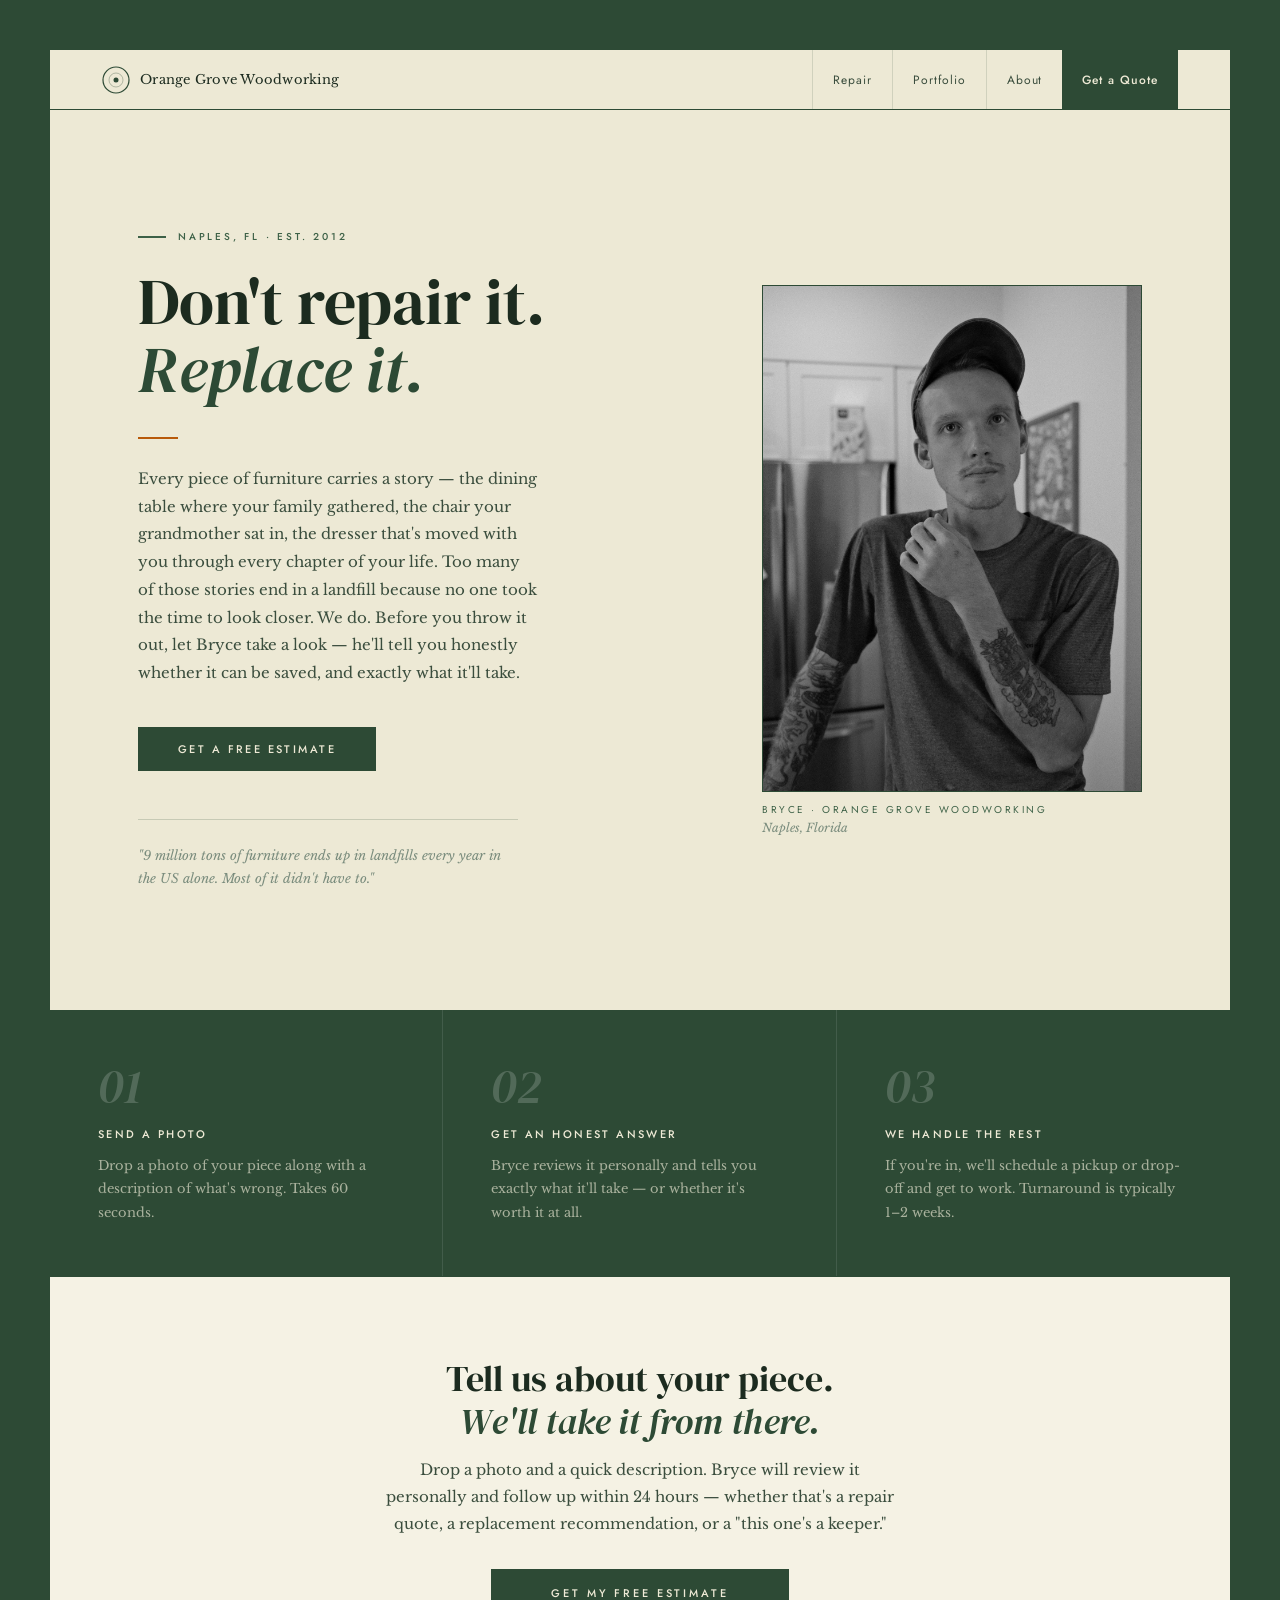
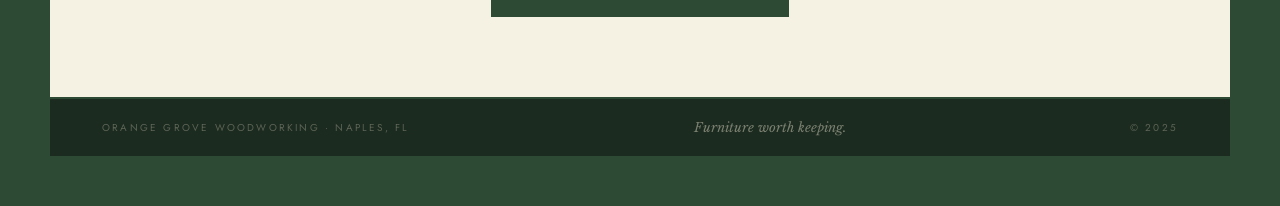
==== index.html @ 680650cb "Implement form reset on modal close Added functionality to reset form fields and photo drop zone aft" ====
<!DOCTYPE html>
<html lang="en">
<head>
<meta charset="UTF-8">
<meta name="viewport" content="width=device-width, initial-scale=1.0">
<title>Orange Grove Woodworking</title>
<link rel="preconnect" href="https://fonts.googleapis.com">
<link href="https://fonts.googleapis.com/css2?family=Libre+Baskerville:ital,wght@0,400;0,700;1,400&family=DM+Serif+Display:ital@0;1&family=Jost:wght@300;400;500&display=swap" rel="stylesheet">
<style>
*, *::before, *::after { box-sizing: border-box; margin: 0; padding: 0; }

:root {
  --cream:      #EDE9D5;
  --cream-dark: #E2DCC4;
  --cream-lt:   #F5F2E4;
  --green:      #2D4A35;
  --green-mid:  #3D6147;
  --green-lt:   #6B8F72;
  --orange:     #B85A0A;
  --orange-lt:  #D4844A;
  --ink:        #1C2B1F;
  --ink-mid:    #3A4D3D;
  --ink-lt:     #7A8C7D;
}

html, body {
  background: var(--green);
  font-family: 'Jost', sans-serif;
  color: var(--ink);
  overflow-x: hidden;
}

#site-frame {
  background: var(--cream);
  border: 50px solid var(--green);
  min-height: 100vh;
  position: relative;
  overflow: hidden;
}



/* ─── NAV ─── */
nav {
  position: sticky; top: 0; left: 0; right: 0; z-index: 50;
  display: flex; align-items: center; justify-content: space-between;
  padding: 0 52px;
  background: var(--cream);
  border-bottom: 1.5px solid var(--green);
  height: 60px;
}

.nav-logo {
  display: flex; align-items: center; gap: 10px;
  text-decoration: none;
}

.logo-mark {
  width: 28px; height: 28px;
}

.logo-name {
  font-family: 'Libre Baskerville', serif;
  font-size: 13px; font-weight: 400;
  color: var(--ink); letter-spacing: 0.02em;
}

.nav-links {
  list-style: none; display: flex; align-items: stretch; height: 100%;
}

.nav-links li { display: flex; align-items: center; }

.nav-links a {
  font-family: 'Jost', sans-serif;
  font-size: 12px; font-weight: 400;
  letter-spacing: 0.08em;
  text-decoration: none; color: var(--ink-mid);
  padding: 0 20px; height: 100%;
  display: flex; align-items: center;
  border-left: 1px solid rgba(45,74,53,0.15);
  transition: background 0.18s, color 0.18s;
}

.nav-links a:hover { background: var(--cream-dark); color: var(--green); }

.nav-links .nav-cta {
  background: var(--green);
  color: var(--cream) !important;
  border-left: none;
  font-weight: 500;
}
.nav-links .nav-cta:hover { background: var(--ink) !important; }

/* ─── HERO ─── */
.hero {
  min-height: 100vh;
  display: flex;
  align-items: center;
  justify-content: center;
  background: var(--cream);
}

.hero-inner {
  display: grid;
  grid-template-columns: 1fr 380px;
  gap: 72px;
  align-items: center;
  max-width: 1100px;
  width: 100%;
  padding: 80px 48px;
}

/* LEFT */
.hero-left {
  display: flex; flex-direction: column; justify-content: center;
  opacity: 0;
  animation: fadeUp 0.8s ease forwards 0.15s;
}

.eyebrow {
  display: flex; align-items: center; gap: 12px;
  font-family: 'Jost', sans-serif;
  font-size: 10px; font-weight: 500;
  letter-spacing: 0.28em; text-transform: uppercase;
  color: var(--green-mid); margin-bottom: 24px;
}
.eyebrow::before {
  content: ''; width: 28px; height: 1.5px;
  background: var(--green-mid); flex-shrink: 0;
}

.hero-h1 {
  font-family: 'DM Serif Display', serif;
  font-weight: 400;
  font-size: clamp(46px, 5vw, 76px);
  line-height: 1.05; color: var(--ink);
  margin-bottom: 8px;
}

.hero-h1 em {
  display: block; font-style: italic; color: var(--green);
}

.hero-rule {
  width: 40px; height: 2px;
  background: var(--orange);
  margin: 26px 0;
}

.hero-body {
  font-family: 'Libre Baskerville', serif;
  font-weight: 400; font-size: 15px; line-height: 1.85;
  color: var(--ink-mid); max-width: 400px;
  margin-bottom: 40px;
}

.hero-cta {
  display: inline-block;
  background: var(--green); color: var(--cream);
  border: none; padding: 14px 40px;
  font-family: 'Jost', sans-serif;
  font-size: 11px; font-weight: 500;
  letter-spacing: 0.22em; text-transform: uppercase;
  cursor: pointer; transition: background 0.22s;
  align-self: flex-start;
}
.hero-cta:hover { background: var(--ink); }

.manifesto {
  margin-top: 48px; padding-top: 24px;
  border-top: 1px solid rgba(45,74,53,0.2);
  font-family: 'Libre Baskerville', serif;
  font-style: italic; font-weight: 400;
  font-size: 13px; line-height: 1.8;
  color: var(--ink-lt);
  max-width: 380px;
}

/* RIGHT — BRYCE PHOTO */
.hero-right {
  display: flex; align-items: center; justify-content: center;
  opacity: 0;
  animation: fadeIn 1s ease forwards 0.3s;
}

.photo-card { width: 100%; position: relative; }

.photo-placeholder {
  width: 100%; aspect-ratio: 3 / 4;
  background: var(--cream-dark);
  border: 1.5px solid var(--green);
  display: flex; flex-direction: column;
  align-items: center; justify-content: center;
  position: relative; overflow: hidden;
}

.photo-upload-zone {
  position: absolute; inset: 0;
  display: flex; flex-direction: column;
  align-items: center; justify-content: center;
  gap: 14px; cursor: pointer;
  border: 2px dashed rgba(45,74,53,0.25);
  transition: border-color 0.2s, background 0.2s;
}

.photo-upload-zone:hover {
  border-color: var(--green);
  background: rgba(45,74,53,0.04);
}

.photo-upload-zone svg {
  width: 34px; height: 34px;
  stroke: var(--green-lt); fill: none;
  stroke-width: 1.3; stroke-linecap: round; stroke-linejoin: round;
}

.photo-upload-zone p {
  font-family: 'Jost', sans-serif;
  font-size: 10px; letter-spacing: 0.3em; text-transform: uppercase;
  color: var(--green-mid); font-weight: 500;
}

.photo-upload-zone span {
  font-family: 'Libre Baskerville', serif;
  font-style: italic; font-size: 12px;
  color: var(--ink-lt);
}

#hero-photo-input { display: none; }

.hero-photo-img {
  position: absolute; inset: 0;
  width: 100%; height: 100%;
  object-fit: cover; display: none;
}

.photo-caption { padding: 10px 0 0; display: none; }

.photo-caption p {
  font-family: 'Jost', sans-serif;
  font-size: 10px; letter-spacing: 0.25em; text-transform: uppercase;
  color: var(--green-mid);
}

.photo-caption span {
  font-family: 'Libre Baskerville', serif;
  font-style: italic; font-size: 12px;
  color: var(--ink-lt); display: block; margin-top: 3px;
}

/* ─── HOW IT WORKS ─── */
.how {
  background: var(--green);
  display: grid; grid-template-columns: repeat(3,1fr);
  opacity: 0;
  animation: fadeUp 0.8s ease forwards 0.4s;
}

.how-step {
  padding: 52px 48px;
  border-right: 1px solid rgba(255,255,255,0.1);
}
.how-step:last-child { border-right: none; }

.step-num {
  font-family: 'DM Serif Display', serif;
  font-size: 48px; font-style: italic;
  color: rgba(255,255,255,0.18);
  line-height: 1; margin-bottom: 16px;
}

.step-title {
  font-family: 'Jost', sans-serif;
  font-size: 11px; font-weight: 500;
  letter-spacing: 0.22em; text-transform: uppercase;
  color: var(--cream); margin-bottom: 12px;
}

.step-body {
  font-family: 'Libre Baskerville', serif;
  font-size: 13px; line-height: 1.8;
  color: rgba(237,233,213,0.65);
}

/* ─── CTA BAND ─── */
.cta-band {
  background: var(--cream-lt);
  border-top: 1.5px solid var(--green);
  border-bottom: 1.5px solid var(--green);
  padding: 80px 60px;
  display: flex; flex-direction: column;
  align-items: center; text-align: center; gap: 32px;
  opacity: 0;
  animation: fadeUp 0.8s ease forwards 0.5s;
}

.cta-band-text h2 {
  font-family: 'DM Serif Display', serif;
  font-weight: 400; font-size: 36px; line-height: 1.2;
  color: var(--ink);
}

.cta-band-text h2 em { font-style: italic; color: var(--green); }

.cta-band-text p {
  font-family: 'Libre Baskerville', serif;
  font-size: 15px; line-height: 1.8;
  color: var(--ink-mid); max-width: 520px;
  margin: 12px auto 0;
}

.btn-get-estimate {
  background: var(--green); color: var(--cream); border: none;
  padding: 16px 60px;
  font-family: 'Jost', sans-serif;
  font-size: 11px; font-weight: 500;
  letter-spacing: 0.26em; text-transform: uppercase;
  cursor: pointer; transition: background 0.22s;
}
.btn-get-estimate:hover { background: var(--ink); }

/* ─── FOOTER ─── */
footer {
  background: var(--ink);
  padding: 20px 52px;
  display: flex; justify-content: space-between; align-items: center;
  border-top: 1.5px solid var(--green);
}

footer p {
  font-family: 'Jost', sans-serif;
  font-size: 10px; font-weight: 400;
  letter-spacing: 0.22em; text-transform: uppercase;
  color: rgba(237,233,213,0.3);
}

footer .ft {
  font-family: 'Libre Baskerville', serif;
  font-style: italic; font-size: 13px; font-weight: 400;
  letter-spacing: 0; text-transform: none;
  color: rgba(237,233,213,0.45);
}

/* ─── MODAL ─── */
.overlay {
  display: none; position: fixed; inset: 0; z-index: 200;
  background: rgba(28,43,31,0.6);
  align-items: center; justify-content: center;
  backdrop-filter: blur(4px);
}
.overlay.open { display: flex; }

.modal {
  background: var(--cream-lt);
  width: 90%; max-width: 520px;
  padding: 52px 48px;
  position: relative;
  border: 1.5px solid var(--green);
  animation: popIn 0.3s ease;
}

.modal-close {
  position: absolute; top: 18px; right: 22px;
  background: none; border: none; cursor: pointer;
  font-family: 'Jost', sans-serif;
  font-size: 10px; letter-spacing: 0.25em; text-transform: uppercase;
  color: var(--ink-lt); transition: color 0.2s;
}
.modal-close:hover { color: var(--green); }

.modal-eyebrow {
  font-family: 'Jost', sans-serif;
  font-size: 9px; font-weight: 500;
  letter-spacing: 0.4em; text-transform: uppercase;
  color: var(--green-mid); margin-bottom: 10px;
}

.modal-title {
  font-family: 'DM Serif Display', serif;
  font-size: 30px; font-weight: 400; color: var(--ink);
  margin-bottom: 4px;
}

.modal-sub {
  font-family: 'Libre Baskerville', serif;
  font-style: italic; font-size: 14px;
  color: var(--ink-mid); margin-bottom: 24px;
}

/* DROP ZONE */
.drop-zone {
  border: 1.5px dashed rgba(45,74,53,0.35);
  background: var(--cream-dark);
  padding: 40px 20px;
  text-align: center; cursor: pointer;
  transition: all 0.2s; position: relative; overflow: hidden;
  margin-bottom: 16px;
}

.drop-zone:hover, .drop-zone.drag {
  border-color: var(--green); background: var(--cream);
}

.drop-zone.filled { padding: 0; border-style: solid; border-color: var(--green); }

.dz-icon svg {
  width: 36px; height: 36px; stroke: var(--green-lt); fill: none;
  stroke-width: 1.3; stroke-linecap: round; stroke-linejoin: round;
  margin-bottom: 12px;
}

.dz-main {
  font-family: 'DM Serif Display', serif;
  font-size: 17px; color: var(--ink); margin-bottom: 5px;
}

.dz-hint {
  font-family: 'Jost', sans-serif;
  font-size: 9px; letter-spacing: 0.24em; text-transform: uppercase;
  color: var(--ink-lt);
}

#modal-file-input { display: none; }

.dz-preview {
  width: 100%; display: block;
  max-height: 220px; object-fit: cover;
}

.dz-swap {
  display: none; position: absolute; bottom: 0; left: 0; right: 0;
  background: rgba(45,74,53,0.88); color: var(--cream);
  padding: 10px; font-family: 'Jost', sans-serif;
  font-size: 9px; letter-spacing: 0.3em;
  text-transform: uppercase; cursor: pointer; text-align: center;
}
.drop-zone.filled:hover .dz-swap { display: block; }

.desc-wrap { margin-bottom: 14px; }
.desc-wrap label, .field label {
  display: block;
  font-family: 'Jost', sans-serif;
  font-size: 9px; font-weight: 500;
  letter-spacing: 0.32em; text-transform: uppercase;
  color: var(--green-mid); margin-bottom: 6px;
}

.desc-wrap textarea {
  width: 100%; height: 80px;
  background: var(--cream-dark);
  border: 1px solid rgba(45,74,53,0.2);
  border-bottom-color: var(--green-mid);
  padding: 10px 12px; resize: none; outline: none;
  font-family: 'Libre Baskerville', serif;
  font-size: 13px; color: var(--ink); line-height: 1.65;
  transition: border-color 0.2s;
}
.desc-wrap textarea:focus { border-color: var(--green); background: var(--cream-lt); }
.desc-wrap textarea::placeholder { color: var(--ink-lt); opacity: 0.55; }

.contact-row {
  display: grid; grid-template-columns: 1fr 1fr; gap: 12px;
  margin-bottom: 20px;
}

.field input {
  width: 100%;
  background: var(--cream-dark);
  border: 1px solid rgba(45,74,53,0.2);
  border-bottom-color: var(--green-mid);
  padding: 10px 12px; outline: none;
  font-family: 'Libre Baskerville', serif;
  font-size: 13px; color: var(--ink);
  transition: border-color 0.2s;
}
.field input:focus { border-color: var(--green); background: var(--cream-lt); }
.field input::placeholder { color: var(--ink-lt); opacity: 0.55; }

.modal-submit-row { display: flex; align-items: center; gap: 16px; }

.btn-modal-submit {
  flex: 1; background: var(--green); color: var(--cream); border: none;
  padding: 14px;
  font-family: 'Jost', sans-serif;
  font-size: 11px; font-weight: 500;
  letter-spacing: 0.26em; text-transform: uppercase;
  cursor: pointer; transition: background 0.2s;
}
.btn-modal-submit:hover { background: var(--ink); }

.modal-reassure {
  font-family: 'Libre Baskerville', serif;
  font-style: italic; font-size: 12px;
  color: var(--ink-lt); max-width: 100px; line-height: 1.5;
}

/* SUCCESS */
.modal-success {
  display: none; text-align: center; padding: 16px 0 8px;
}

.success-ring { width: 52px; height: 52px; margin: 0 auto 22px; }

.modal-success h3 {
  font-family: 'DM Serif Display', serif;
  font-size: 26px; color: var(--ink); margin-bottom: 10px;
}
.modal-success h3 em { font-style: italic; color: var(--green); }

.modal-success p {
  font-family: 'Libre Baskerville', serif;
  font-size: 14px; line-height: 1.75;
  color: var(--ink-mid); margin-bottom: 28px;
}

.btn-done {
  background: none;
  border: 1.5px solid rgba(45,74,53,0.3);
  padding: 11px 32px;
  font-family: 'Jost', sans-serif;
  font-size: 10px; font-weight: 500;
  letter-spacing: 0.25em; text-transform: uppercase;
  color: var(--ink-mid); cursor: pointer;
  transition: border-color 0.2s, color 0.2s;
}
.btn-done:hover { border-color: var(--green); color: var(--green); }

/* ─── ANIMATIONS ─── */
@keyframes fadeUp {
  from { opacity: 0; transform: translateY(18px); }
  to   { opacity: 1; transform: translateY(0); }
}
@keyframes fadeIn {
  from { opacity: 0; } to { opacity: 1; }
}
@keyframes popIn {
  from { opacity: 0; transform: scale(0.96) translateY(10px); }
  to   { opacity: 1; transform: scale(1) translateY(0); }
}
</style>
</head>
<body>
<div id="site-frame">

<!-- NAV -->
<nav>
  <a class="nav-logo" href="#">
    <svg class="logo-mark" viewBox="0 0 28 28" fill="none">
      <circle cx="14" cy="14" r="13" stroke="#2D4A35" stroke-width="1.2"/>
      <circle cx="14" cy="14" r="7" stroke="#2D4A35" stroke-width="0.8" opacity="0.4"/>
      <circle cx="14" cy="14" r="2.5" fill="#2D4A35"/>
    </svg>
    <span class="logo-name">Orange Grove Woodworking</span>
  </a>
  <ul class="nav-links">
    <li><a href="#">Repair</a></li>
    <li><a href="#">Portfolio</a></li>
    <li><a href="#">About</a></li>
    <li><a href="#" class="nav-cta">Get a Quote</a></li>
  </ul>
</nav>

<!-- HERO -->
<section class="hero">
<div class="hero-inner">

  <!-- LEFT: COPY -->
  <div class="hero-left">
    <p class="eyebrow">Naples, FL · Est. 2012</p>

    <h1 class="hero-h1">
      Don't repair it.<br>
      <em>Replace it.</em>
    </h1>

    <div class="hero-rule"></div>

    <p class="hero-body">
      Every piece of furniture carries a story — the dining table where your family gathered, the chair your grandmother sat in, the dresser that's moved with you through every chapter of your life. Too many of those stories end in a landfill because no one took the time to look closer. We do. Before you throw it out, let Bryce take a look — he'll tell you honestly whether it can be saved, and exactly what it'll take.
    </p>

    <button class="hero-cta" id="heroCtaBtn">Get a Free Estimate</button>

    <p class="manifesto">
      "9 million tons of furniture ends up in landfills every year in the US alone. Most of it didn't have to."
    </p>
  </div>

  <!-- RIGHT: BRYCE PHOTO -->
  <div class="hero-right">
    <div class="photo-card">
      <div class="photo-placeholder">
        <div class="photo-upload-zone" id="heroPhotoZone" style="display:none;">
          <input type="file" id="hero-photo-input" accept="image/*">
        </div>
        <img id="heroPhotoImg" class="hero-photo-img" style="display:block;" src="[data-uri]" alt="Bryce working">
      </div>
      <div class="photo-caption" id="photoCaption" style="display:block;">
        <p>Bryce · Orange Grove Woodworking</p>
        <span>Naples, Florida</span>
      </div>
    </div>
  </div>

</div>
</section>

<!-- HOW IT WORKS -->
<section class="how">
  <div class="how-step">
    <div class="step-num">01</div>
    <div class="step-title">Send a photo</div>
    <p class="step-body">Drop a photo of your piece along with a description of what's wrong. Takes 60 seconds.</p>
  </div>
  <div class="how-step">
    <div class="step-num">02</div>
    <div class="step-title">Get an honest answer</div>
    <p class="step-body">Bryce reviews it personally and tells you exactly what it'll take — or whether it's worth it at all.</p>
  </div>
  <div class="how-step">
    <div class="step-num">03</div>
    <div class="step-title">We handle the rest</div>
    <p class="step-body">If you're in, we'll schedule a pickup or drop-off and get to work. Turnaround is typically 1–2 weeks.</p>
  </div>
</section>

<!-- CTA BAND -->
<section class="cta-band">
  <div class="cta-band-text">
    <h2>Tell us about your piece.<br><em>We'll take it from there.</em></h2>
    <p>Drop a photo and a quick description. Bryce will review it personally and follow up within 24 hours — whether that's a repair quote, a replacement recommendation, or a "this one's a keeper."</p>
  </div>
  <button class="btn-get-estimate" id="openModalBtn">Get My Free Estimate</button>
</section>

<!-- FOOTER -->
<footer>
  <p>Orange Grove Woodworking · Naples, FL</p>
  <p class="ft">Furniture worth keeping.</p>
  <p>© 2025</p>
</footer>

<!-- POPUP -->
<div class="overlay" id="overlay">
  <div class="modal">
    <button class="modal-close" id="modalClose">Close ✕</button>

    <div id="modalForm">
      <p class="modal-eyebrow">Free Estimate</p>
      <h2 class="modal-title">Show us the damage.</h2>
      <p class="modal-sub">Drop a photo and describe what's going on.</p>

      <div class="drop-zone" id="dropZone">
        <input type="file" id="modal-file-input" accept="image/*">
        <div id="dzInner">
          <div class="dz-icon">
            <svg viewBox="0 0 38 38">
              <rect x="2" y="8" width="34" height="24" rx="2"/>
              <circle cx="13" cy="17" r="3.5"/>
              <polyline points="2,27 12,18 19,25 27,18 36,28"/>
              <line x1="28" y1="2" x2="28" y2="12"/>
              <line x1="23" y1="7" x2="33" y2="7"/>
            </svg>
          </div>
          <p class="dz-main">Drop your photo here</p>
          <p class="dz-hint">JPG · PNG · HEIC — or click to browse</p>
        </div>
        <img id="dzPreview" class="dz-preview" style="display:none;" alt="Preview">
        <div class="dz-swap" id="dzSwap">Change photo</div>
      </div>

      <div class="desc-wrap">
        <label>Describe the problem</label>
        <textarea placeholder="e.g. Deep scratches on dining table top, wobbly chair leg, water stain on dresser surface..."></textarea>
      </div>

      <div class="contact-row">
        <div class="field">
          <label>Your Name</label>
          <input type="text" placeholder="First & last">
        </div>
        <div class="field">
          <label>Phone or Email</label>
          <input type="text" placeholder="Best way to reach you">
        </div>
      </div>

      <div class="modal-submit-row">
        <button class="btn-modal-submit" id="submitBtn">Send for Review</button>
        <p class="modal-reassure">No commitment. Just answers.</p>
      </div>
    </div>

    <div class="modal-success" id="modalSuccess">
      <svg class="success-ring" viewBox="0 0 52 52" fill="none">
        <circle cx="26" cy="26" r="25" stroke="#2D4A35" stroke-width="1.2"/>
        <circle cx="26" cy="26" r="14" stroke="#2D4A35" stroke-width="0.8" opacity="0.35"/>
        <polyline points="16,26 23,33 36,19" stroke="#2D4A35" stroke-width="2" stroke-linecap="round" stroke-linejoin="round"/>
      </svg>
      <h3>Got it. <em>We'll be in touch.</em></h3>
      <p>Bryce will review your piece and follow up within 24 hours — with an honest answer on what it'll take.</p>
      <button class="btn-done" id="doneBtn">Done</button>
    </div>

  </div>
</div>

</div><!-- /site-frame -->
<script>
  const heroPhotoZone = document.getElementById('heroPhotoZone');
  const heroPhotoInput = document.getElementById('hero-photo-input');
  const heroPhotoImg = document.getElementById('heroPhotoImg');
  const photoCaption = document.getElementById('photoCaption');

  heroPhotoZone.addEventListener('click', () => heroPhotoInput.click());
  heroPhotoInput.addEventListener('change', e => {
    const file = e.target.files[0];
    if (!file) return;
    const reader = new FileReader();
    reader.onload = ev => {
      heroPhotoImg.src = ev.target.result;
      heroPhotoImg.style.display = 'block';
      photoCaption.style.display = 'block';
      heroPhotoZone.style.display = 'none';
    };
    reader.readAsDataURL(file);
  });

  const overlay = document.getElementById('overlay');
  document.getElementById('openModalBtn').addEventListener('click', () => overlay.classList.add('open'));
  document.getElementById('heroCtaBtn').addEventListener('click', () => overlay.classList.add('open'));
  document.getElementById('modalClose').addEventListener('click', closeModal);
  overlay.addEventListener('click', e => { if (e.target === overlay) closeModal(); });

  function closeModal() { overlay.classList.remove('open'); }

  const dropZone = document.getElementById('dropZone');
  const modalFileInput = document.getElementById('modal-file-input');
  const dzPreview = document.getElementById('dzPreview');
  const dzSwap = document.getElementById('dzSwap');
  const dzInner = document.getElementById('dzInner');

  function loadImage(file) {
    if (!file || !file.type.startsWith('image/')) return;
    const reader = new FileReader();
    reader.onload = e => {
      dzPreview.src = e.target.result;
      dzPreview.style.display = 'block';
      dzInner.style.display = 'none';
      dropZone.classList.add('filled');
    };
    reader.readAsDataURL(file);
  }

  dropZone.addEventListener('click', () => modalFileInput.click());
  modalFileInput.addEventListener('change', e => loadImage(e.target.files[0]));
  dzSwap.addEventListener('click', e => { e.stopPropagation(); modalFileInput.click(); });
  dropZone.addEventListener('dragover', e => { e.preventDefault(); dropZone.classList.add('drag'); });
  dropZone.addEventListener('dragleave', () => dropZone.classList.remove('drag'));
  dropZone.addEventListener('drop', e => {
    e.preventDefault(); dropZone.classList.remove('drag');
    loadImage(e.dataTransfer.files[0]);
  });

  document.getElementById('submitBtn').addEventListener('click', async () => {
    const name = document.querySelector('input[placeholder="First & last"]').value;
    const contact = document.querySelector('input[placeholder="Best way to reach you"]').value;
    const description = document.querySelector('textarea').value;
    const photo = document.getElementById('dzPreview').src;

    if (!name || !contact) {
      alert('Please fill in your name and contact info.');
      return;
    }

    const submitBtn = document.getElementById('submitBtn');
    submitBtn.textContent = 'Sending...';
    submitBtn.disabled = true;

    try {
      const response = await fetch('https://formspree.io/f/mzdypodv', {
        method: 'POST',
        headers: { 'Content-Type': 'application/json' },
        body: JSON.stringify({
          name: name,
          contact: contact,
          description: description,
          photo: photo.startsWith('data:') ? 'Photo attached (base64)' : 'No photo uploaded'
        })
      });

      if (response.ok) {
        document.getElementById('modalForm').style.display = 'none';
        document.getElementById('modalSuccess').style.display = 'block';
      } else {
        alert('Something went wrong. Please try again.');
        submitBtn.textContent = 'Send for Review';
        submitBtn.disabled = false;
      }
    } catch (err) {
      alert('Something went wrong. Please try again.');
      submitBtn.textContent = 'Send for Review';
      submitBtn.disabled = false;
    }
  });

  document.getElementById('doneBtn').addEventListener('click', () => {
    closeModal();
    setTimeout(() => {
      // Reset form
      document.getElementById('modalForm').style.display = 'block';
      document.getElementById('modalSuccess').style.display = 'none';
      document.querySelector('input[placeholder="First & last"]').value = '';
      document.querySelector('input[placeholder="Best way to reach you"]').value = '';
      document.querySelector('textarea').value = '';
      // Reset photo drop zone
      document.getElementById('dzPreview').src = '';
      document.getElementById('dzPreview').style.display = 'none';
      document.getElementById('dzInner').style.display = 'block';
      document.getElementById('dropZone').classList.remove('filled');
      // Reset submit button
      const submitBtn = document.getElementById('submitBtn');
      submitBtn.textContent = 'Send for Review';
      submitBtn.disabled = false;
    }, 400);
  });
</script>
</body>
</html>
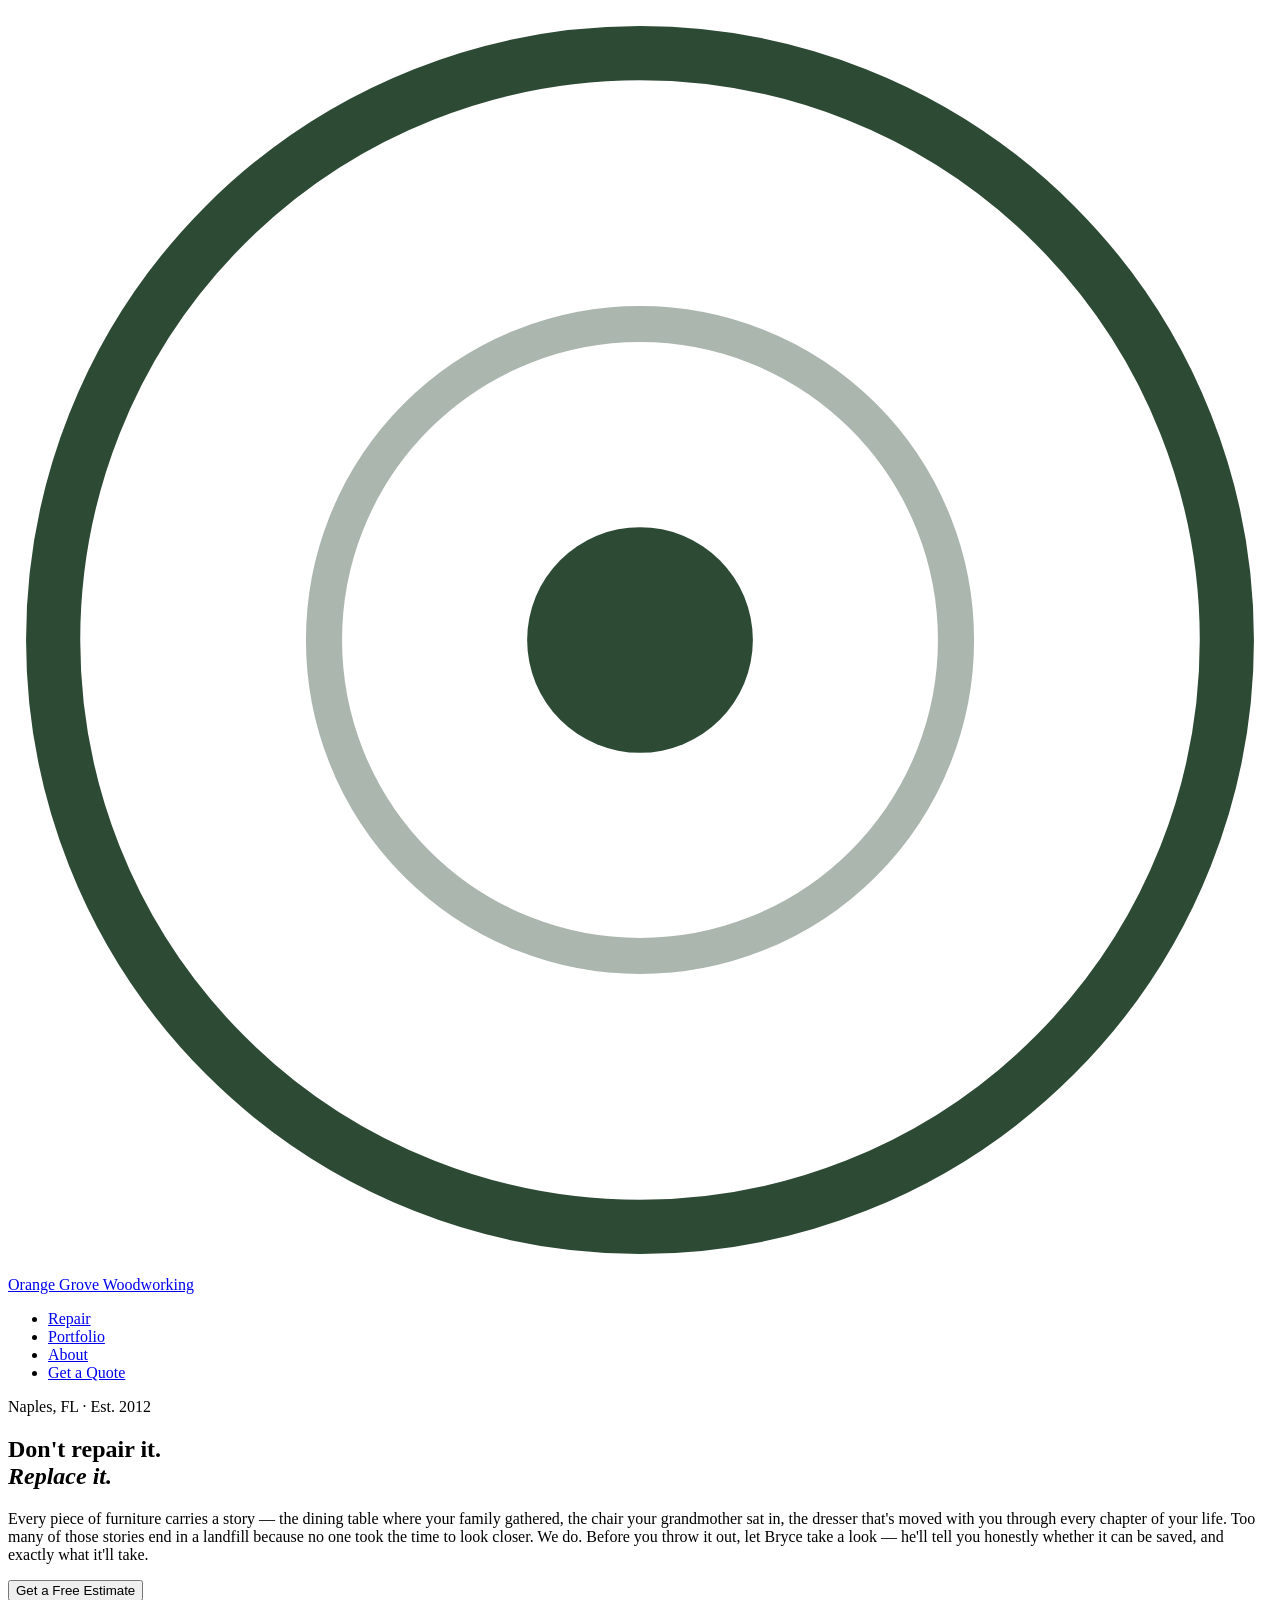
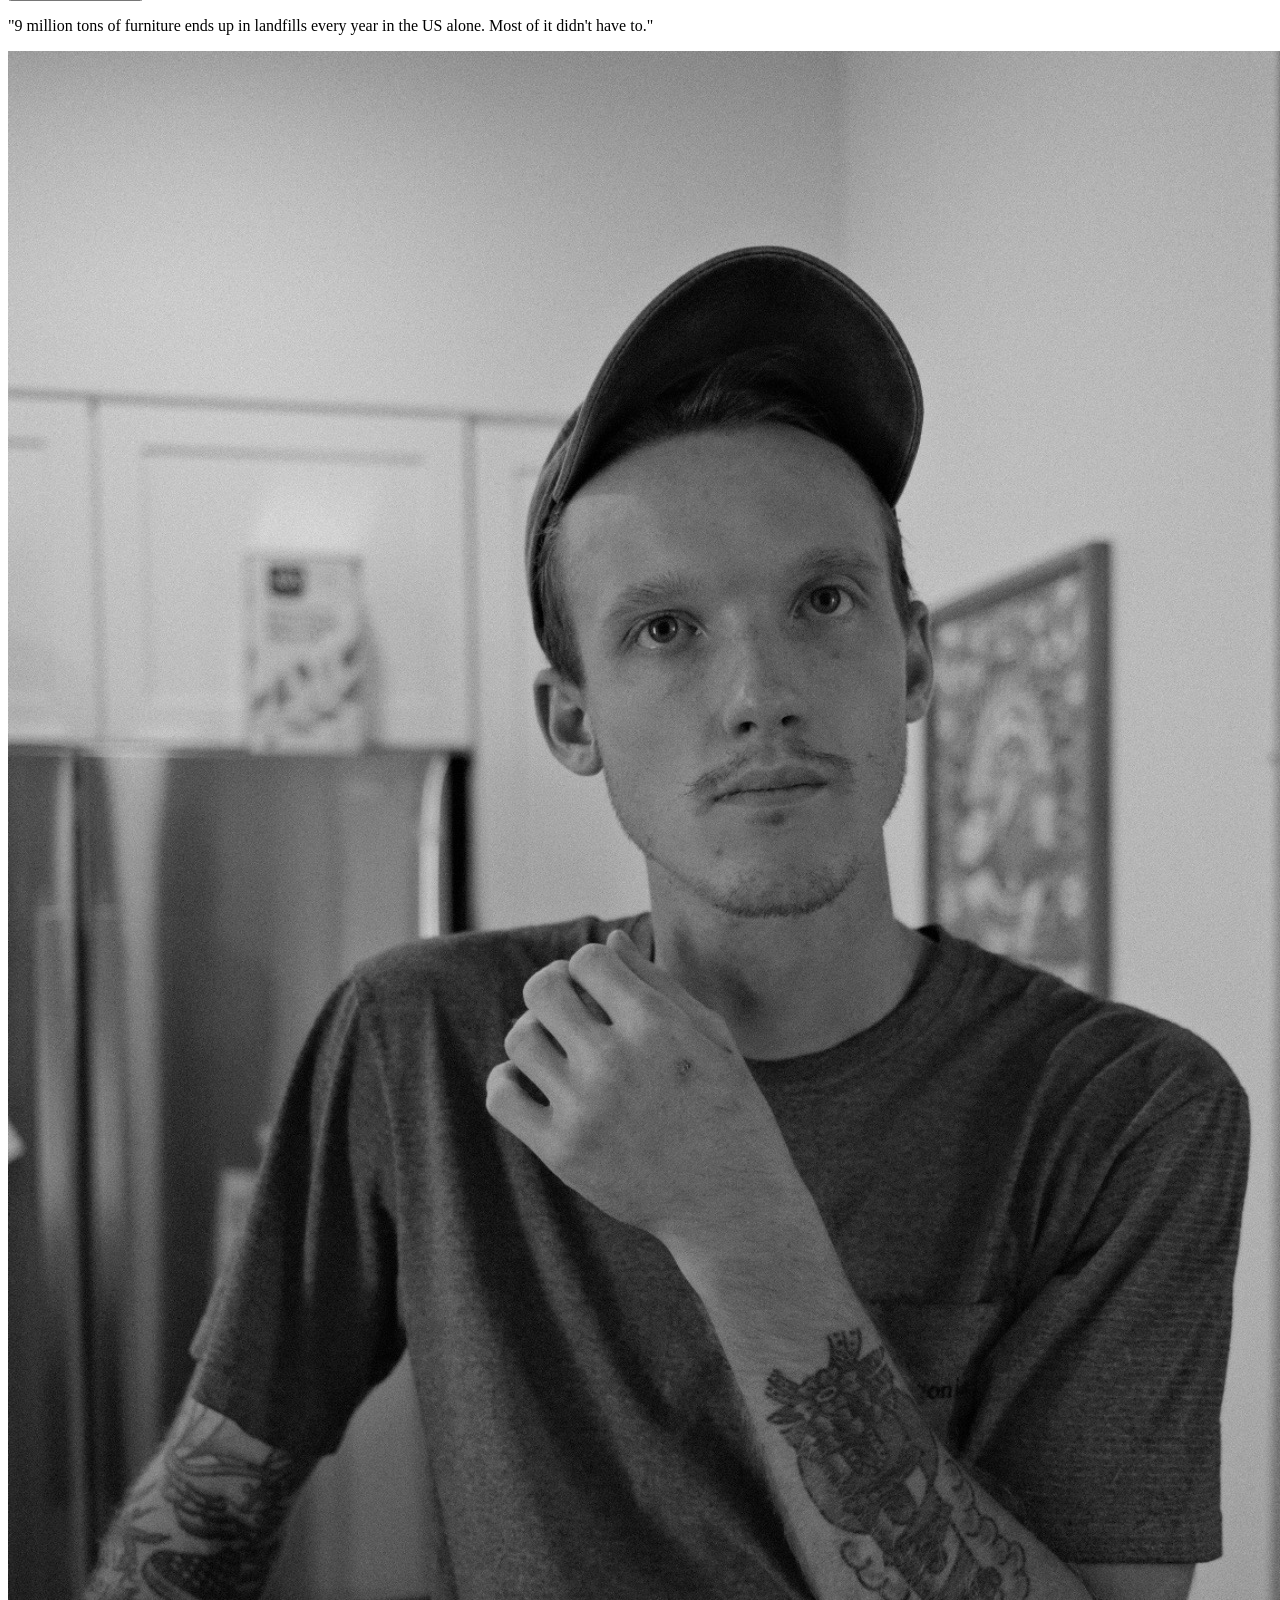
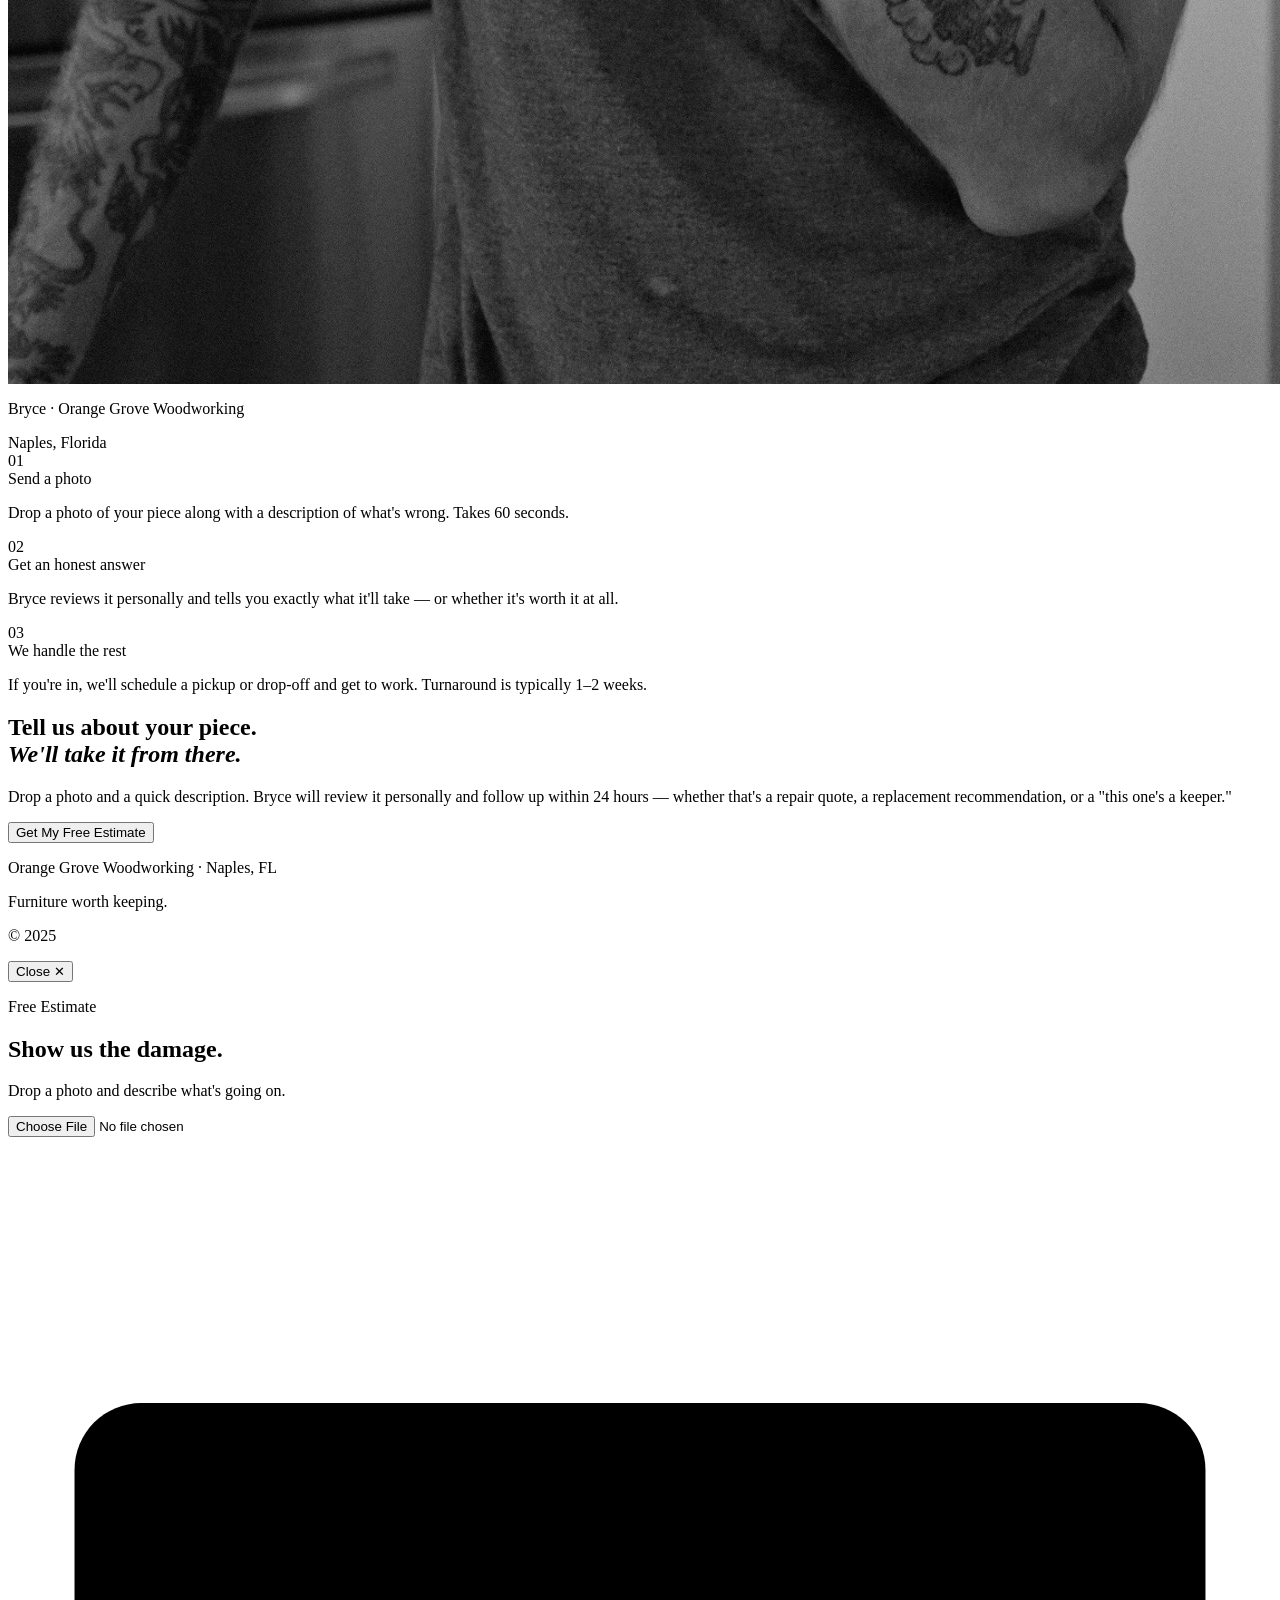
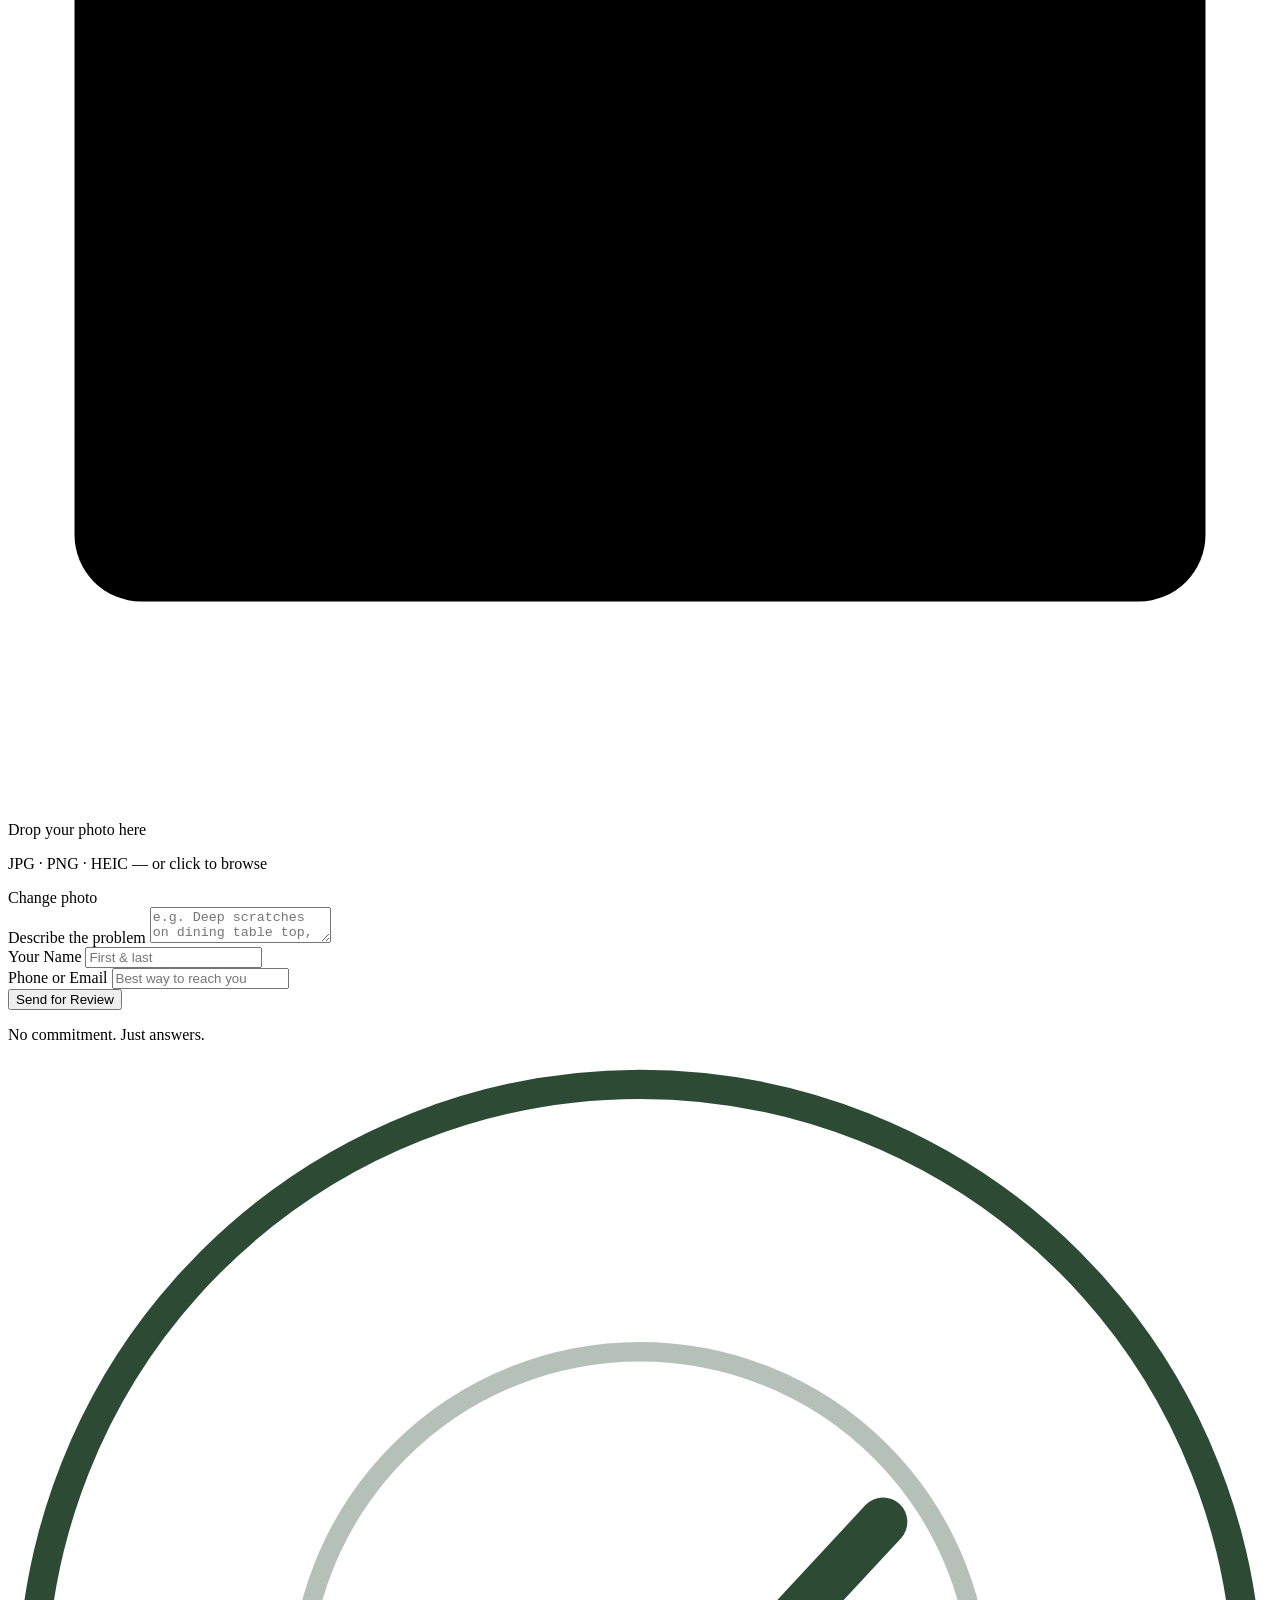
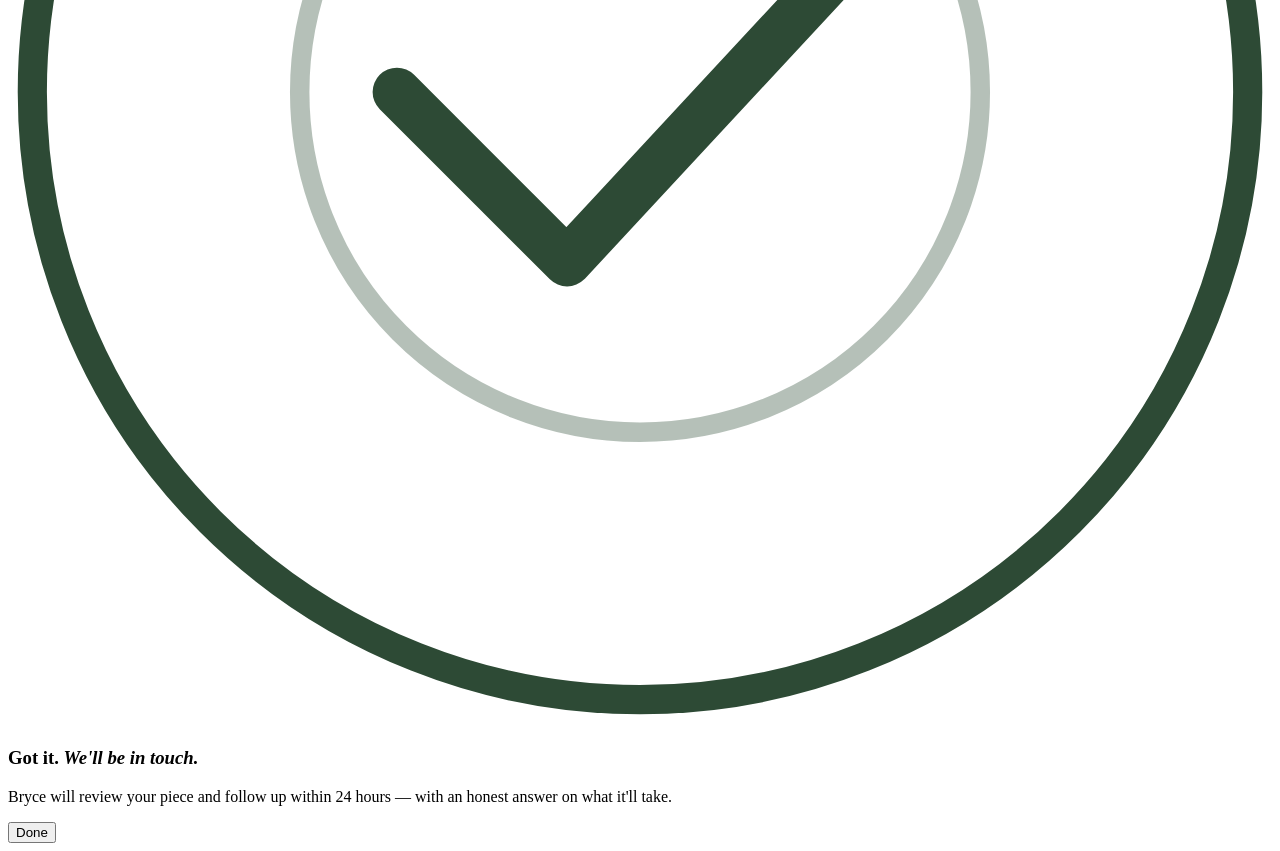
==== commit 7f735863: "Refactor index.html by removing inline styles and scripts Removed embedded CSS styles and JavaScript" ====
--- a/index.html
+++ b/index.html
@@ -6,539 +6,7 @@
 <title>Orange Grove Woodworking</title>
 <link rel="preconnect" href="https://fonts.googleapis.com">
 <link href="https://fonts.googleapis.com/css2?family=Libre+Baskerville:ital,wght@0,400;0,700;1,400&family=DM+Serif+Display:ital@0;1&family=Jost:wght@300;400;500&display=swap" rel="stylesheet">
-<style>
-*, *::before, *::after { box-sizing: border-box; margin: 0; padding: 0; }
-
-:root {
-  --cream:      #EDE9D5;
-  --cream-dark: #E2DCC4;
-  --cream-lt:   #F5F2E4;
-  --green:      #2D4A35;
-  --green-mid:  #3D6147;
-  --green-lt:   #6B8F72;
-  --orange:     #B85A0A;
-  --orange-lt:  #D4844A;
-  --ink:        #1C2B1F;
-  --ink-mid:    #3A4D3D;
-  --ink-lt:     #7A8C7D;
-}
-
-html, body {
-  background: var(--green);
-  font-family: 'Jost', sans-serif;
-  color: var(--ink);
-  overflow-x: hidden;
-}
-
-#site-frame {
-  background: var(--cream);
-  border: 50px solid var(--green);
-  min-height: 100vh;
-  position: relative;
-  overflow: hidden;
-}
-
-
-
-/* ─── NAV ─── */
-nav {
-  position: sticky; top: 0; left: 0; right: 0; z-index: 50;
-  display: flex; align-items: center; justify-content: space-between;
-  padding: 0 52px;
-  background: var(--cream);
-  border-bottom: 1.5px solid var(--green);
-  height: 60px;
-}
-
-.nav-logo {
-  display: flex; align-items: center; gap: 10px;
-  text-decoration: none;
-}
-
-.logo-mark {
-  width: 28px; height: 28px;
-}
-
-.logo-name {
-  font-family: 'Libre Baskerville', serif;
-  font-size: 13px; font-weight: 400;
-  color: var(--ink); letter-spacing: 0.02em;
-}
-
-.nav-links {
-  list-style: none; display: flex; align-items: stretch; height: 100%;
-}
-
-.nav-links li { display: flex; align-items: center; }
-
-.nav-links a {
-  font-family: 'Jost', sans-serif;
-  font-size: 12px; font-weight: 400;
-  letter-spacing: 0.08em;
-  text-decoration: none; color: var(--ink-mid);
-  padding: 0 20px; height: 100%;
-  display: flex; align-items: center;
-  border-left: 1px solid rgba(45,74,53,0.15);
-  transition: background 0.18s, color 0.18s;
-}
-
-.nav-links a:hover { background: var(--cream-dark); color: var(--green); }
-
-.nav-links .nav-cta {
-  background: var(--green);
-  color: var(--cream) !important;
-  border-left: none;
-  font-weight: 500;
-}
-.nav-links .nav-cta:hover { background: var(--ink) !important; }
-
-/* ─── HERO ─── */
-.hero {
-  min-height: 100vh;
-  display: flex;
-  align-items: center;
-  justify-content: center;
-  background: var(--cream);
-}
-
-.hero-inner {
-  display: grid;
-  grid-template-columns: 1fr 380px;
-  gap: 72px;
-  align-items: center;
-  max-width: 1100px;
-  width: 100%;
-  padding: 80px 48px;
-}
-
-/* LEFT */
-.hero-left {
-  display: flex; flex-direction: column; justify-content: center;
-  opacity: 0;
-  animation: fadeUp 0.8s ease forwards 0.15s;
-}
-
-.eyebrow {
-  display: flex; align-items: center; gap: 12px;
-  font-family: 'Jost', sans-serif;
-  font-size: 10px; font-weight: 500;
-  letter-spacing: 0.28em; text-transform: uppercase;
-  color: var(--green-mid); margin-bottom: 24px;
-}
-.eyebrow::before {
-  content: ''; width: 28px; height: 1.5px;
-  background: var(--green-mid); flex-shrink: 0;
-}
-
-.hero-h1 {
-  font-family: 'DM Serif Display', serif;
-  font-weight: 400;
-  font-size: clamp(46px, 5vw, 76px);
-  line-height: 1.05; color: var(--ink);
-  margin-bottom: 8px;
-}
-
-.hero-h1 em {
-  display: block; font-style: italic; color: var(--green);
-}
-
-.hero-rule {
-  width: 40px; height: 2px;
-  background: var(--orange);
-  margin: 26px 0;
-}
-
-.hero-body {
-  font-family: 'Libre Baskerville', serif;
-  font-weight: 400; font-size: 15px; line-height: 1.85;
-  color: var(--ink-mid); max-width: 400px;
-  margin-bottom: 40px;
-}
-
-.hero-cta {
-  display: inline-block;
-  background: var(--green); color: var(--cream);
-  border: none; padding: 14px 40px;
-  font-family: 'Jost', sans-serif;
-  font-size: 11px; font-weight: 500;
-  letter-spacing: 0.22em; text-transform: uppercase;
-  cursor: pointer; transition: background 0.22s;
-  align-self: flex-start;
-}
-.hero-cta:hover { background: var(--ink); }
-
-.manifesto {
-  margin-top: 48px; padding-top: 24px;
-  border-top: 1px solid rgba(45,74,53,0.2);
-  font-family: 'Libre Baskerville', serif;
-  font-style: italic; font-weight: 400;
-  font-size: 13px; line-height: 1.8;
-  color: var(--ink-lt);
-  max-width: 380px;
-}
-
-/* RIGHT — BRYCE PHOTO */
-.hero-right {
-  display: flex; align-items: center; justify-content: center;
-  opacity: 0;
-  animation: fadeIn 1s ease forwards 0.3s;
-}
-
-.photo-card { width: 100%; position: relative; }
-
-.photo-placeholder {
-  width: 100%; aspect-ratio: 3 / 4;
-  background: var(--cream-dark);
-  border: 1.5px solid var(--green);
-  display: flex; flex-direction: column;
-  align-items: center; justify-content: center;
-  position: relative; overflow: hidden;
-}
-
-.photo-upload-zone {
-  position: absolute; inset: 0;
-  display: flex; flex-direction: column;
-  align-items: center; justify-content: center;
-  gap: 14px; cursor: pointer;
-  border: 2px dashed rgba(45,74,53,0.25);
-  transition: border-color 0.2s, background 0.2s;
-}
-
-.photo-upload-zone:hover {
-  border-color: var(--green);
-  background: rgba(45,74,53,0.04);
-}
-
-.photo-upload-zone svg {
-  width: 34px; height: 34px;
-  stroke: var(--green-lt); fill: none;
-  stroke-width: 1.3; stroke-linecap: round; stroke-linejoin: round;
-}
-
-.photo-upload-zone p {
-  font-family: 'Jost', sans-serif;
-  font-size: 10px; letter-spacing: 0.3em; text-transform: uppercase;
-  color: var(--green-mid); font-weight: 500;
-}
-
-.photo-upload-zone span {
-  font-family: 'Libre Baskerville', serif;
-  font-style: italic; font-size: 12px;
-  color: var(--ink-lt);
-}
-
-#hero-photo-input { display: none; }
-
-.hero-photo-img {
-  position: absolute; inset: 0;
-  width: 100%; height: 100%;
-  object-fit: cover; display: none;
-}
-
-.photo-caption { padding: 10px 0 0; display: none; }
-
-.photo-caption p {
-  font-family: 'Jost', sans-serif;
-  font-size: 10px; letter-spacing: 0.25em; text-transform: uppercase;
-  color: var(--green-mid);
-}
-
-.photo-caption span {
-  font-family: 'Libre Baskerville', serif;
-  font-style: italic; font-size: 12px;
-  color: var(--ink-lt); display: block; margin-top: 3px;
-}
-
-/* ─── HOW IT WORKS ─── */
-.how {
-  background: var(--green);
-  display: grid; grid-template-columns: repeat(3,1fr);
-  opacity: 0;
-  animation: fadeUp 0.8s ease forwards 0.4s;
-}
-
-.how-step {
-  padding: 52px 48px;
-  border-right: 1px solid rgba(255,255,255,0.1);
-}
-.how-step:last-child { border-right: none; }
-
-.step-num {
-  font-family: 'DM Serif Display', serif;
-  font-size: 48px; font-style: italic;
-  color: rgba(255,255,255,0.18);
-  line-height: 1; margin-bottom: 16px;
-}
-
-.step-title {
-  font-family: 'Jost', sans-serif;
-  font-size: 11px; font-weight: 500;
-  letter-spacing: 0.22em; text-transform: uppercase;
-  color: var(--cream); margin-bottom: 12px;
-}
-
-.step-body {
-  font-family: 'Libre Baskerville', serif;
-  font-size: 13px; line-height: 1.8;
-  color: rgba(237,233,213,0.65);
-}
-
-/* ─── CTA BAND ─── */
-.cta-band {
-  background: var(--cream-lt);
-  border-top: 1.5px solid var(--green);
-  border-bottom: 1.5px solid var(--green);
-  padding: 80px 60px;
-  display: flex; flex-direction: column;
-  align-items: center; text-align: center; gap: 32px;
-  opacity: 0;
-  animation: fadeUp 0.8s ease forwards 0.5s;
-}
-
-.cta-band-text h2 {
-  font-family: 'DM Serif Display', serif;
-  font-weight: 400; font-size: 36px; line-height: 1.2;
-  color: var(--ink);
-}
-
-.cta-band-text h2 em { font-style: italic; color: var(--green); }
-
-.cta-band-text p {
-  font-family: 'Libre Baskerville', serif;
-  font-size: 15px; line-height: 1.8;
-  color: var(--ink-mid); max-width: 520px;
-  margin: 12px auto 0;
-}
-
-.btn-get-estimate {
-  background: var(--green); color: var(--cream); border: none;
-  padding: 16px 60px;
-  font-family: 'Jost', sans-serif;
-  font-size: 11px; font-weight: 500;
-  letter-spacing: 0.26em; text-transform: uppercase;
-  cursor: pointer; transition: background 0.22s;
-}
-.btn-get-estimate:hover { background: var(--ink); }
-
-/* ─── FOOTER ─── */
-footer {
-  background: var(--ink);
-  padding: 20px 52px;
-  display: flex; justify-content: space-between; align-items: center;
-  border-top: 1.5px solid var(--green);
-}
-
-footer p {
-  font-family: 'Jost', sans-serif;
-  font-size: 10px; font-weight: 400;
-  letter-spacing: 0.22em; text-transform: uppercase;
-  color: rgba(237,233,213,0.3);
-}
-
-footer .ft {
-  font-family: 'Libre Baskerville', serif;
-  font-style: italic; font-size: 13px; font-weight: 400;
-  letter-spacing: 0; text-transform: none;
-  color: rgba(237,233,213,0.45);
-}
-
-/* ─── MODAL ─── */
-.overlay {
-  display: none; position: fixed; inset: 0; z-index: 200;
-  background: rgba(28,43,31,0.6);
-  align-items: center; justify-content: center;
-  backdrop-filter: blur(4px);
-}
-.overlay.open { display: flex; }
-
-.modal {
-  background: var(--cream-lt);
-  width: 90%; max-width: 520px;
-  padding: 52px 48px;
-  position: relative;
-  border: 1.5px solid var(--green);
-  animation: popIn 0.3s ease;
-}
-
-.modal-close {
-  position: absolute; top: 18px; right: 22px;
-  background: none; border: none; cursor: pointer;
-  font-family: 'Jost', sans-serif;
-  font-size: 10px; letter-spacing: 0.25em; text-transform: uppercase;
-  color: var(--ink-lt); transition: color 0.2s;
-}
-.modal-close:hover { color: var(--green); }
-
-.modal-eyebrow {
-  font-family: 'Jost', sans-serif;
-  font-size: 9px; font-weight: 500;
-  letter-spacing: 0.4em; text-transform: uppercase;
-  color: var(--green-mid); margin-bottom: 10px;
-}
-
-.modal-title {
-  font-family: 'DM Serif Display', serif;
-  font-size: 30px; font-weight: 400; color: var(--ink);
-  margin-bottom: 4px;
-}
-
-.modal-sub {
-  font-family: 'Libre Baskerville', serif;
-  font-style: italic; font-size: 14px;
-  color: var(--ink-mid); margin-bottom: 24px;
-}
-
-/* DROP ZONE */
-.drop-zone {
-  border: 1.5px dashed rgba(45,74,53,0.35);
-  background: var(--cream-dark);
-  padding: 40px 20px;
-  text-align: center; cursor: pointer;
-  transition: all 0.2s; position: relative; overflow: hidden;
-  margin-bottom: 16px;
-}
-
-.drop-zone:hover, .drop-zone.drag {
-  border-color: var(--green); background: var(--cream);
-}
-
-.drop-zone.filled { padding: 0; border-style: solid; border-color: var(--green); }
-
-.dz-icon svg {
-  width: 36px; height: 36px; stroke: var(--green-lt); fill: none;
-  stroke-width: 1.3; stroke-linecap: round; stroke-linejoin: round;
-  margin-bottom: 12px;
-}
-
-.dz-main {
-  font-family: 'DM Serif Display', serif;
-  font-size: 17px; color: var(--ink); margin-bottom: 5px;
-}
-
-.dz-hint {
-  font-family: 'Jost', sans-serif;
-  font-size: 9px; letter-spacing: 0.24em; text-transform: uppercase;
-  color: var(--ink-lt);
-}
-
-#modal-file-input { display: none; }
-
-.dz-preview {
-  width: 100%; display: block;
-  max-height: 220px; object-fit: cover;
-}
-
-.dz-swap {
-  display: none; position: absolute; bottom: 0; left: 0; right: 0;
-  background: rgba(45,74,53,0.88); color: var(--cream);
-  padding: 10px; font-family: 'Jost', sans-serif;
-  font-size: 9px; letter-spacing: 0.3em;
-  text-transform: uppercase; cursor: pointer; text-align: center;
-}
-.drop-zone.filled:hover .dz-swap { display: block; }
-
-.desc-wrap { margin-bottom: 14px; }
-.desc-wrap label, .field label {
-  display: block;
-  font-family: 'Jost', sans-serif;
-  font-size: 9px; font-weight: 500;
-  letter-spacing: 0.32em; text-transform: uppercase;
-  color: var(--green-mid); margin-bottom: 6px;
-}
-
-.desc-wrap textarea {
-  width: 100%; height: 80px;
-  background: var(--cream-dark);
-  border: 1px solid rgba(45,74,53,0.2);
-  border-bottom-color: var(--green-mid);
-  padding: 10px 12px; resize: none; outline: none;
-  font-family: 'Libre Baskerville', serif;
-  font-size: 13px; color: var(--ink); line-height: 1.65;
-  transition: border-color 0.2s;
-}
-.desc-wrap textarea:focus { border-color: var(--green); background: var(--cream-lt); }
-.desc-wrap textarea::placeholder { color: var(--ink-lt); opacity: 0.55; }
-
-.contact-row {
-  display: grid; grid-template-columns: 1fr 1fr; gap: 12px;
-  margin-bottom: 20px;
-}
-
-.field input {
-  width: 100%;
-  background: var(--cream-dark);
-  border: 1px solid rgba(45,74,53,0.2);
-  border-bottom-color: var(--green-mid);
-  padding: 10px 12px; outline: none;
-  font-family: 'Libre Baskerville', serif;
-  font-size: 13px; color: var(--ink);
-  transition: border-color 0.2s;
-}
-.field input:focus { border-color: var(--green); background: var(--cream-lt); }
-.field input::placeholder { color: var(--ink-lt); opacity: 0.55; }
-
-.modal-submit-row { display: flex; align-items: center; gap: 16px; }
-
-.btn-modal-submit {
-  flex: 1; background: var(--green); color: var(--cream); border: none;
-  padding: 14px;
-  font-family: 'Jost', sans-serif;
-  font-size: 11px; font-weight: 500;
-  letter-spacing: 0.26em; text-transform: uppercase;
-  cursor: pointer; transition: background 0.2s;
-}
-.btn-modal-submit:hover { background: var(--ink); }
-
-.modal-reassure {
-  font-family: 'Libre Baskerville', serif;
-  font-style: italic; font-size: 12px;
-  color: var(--ink-lt); max-width: 100px; line-height: 1.5;
-}
-
-/* SUCCESS */
-.modal-success {
-  display: none; text-align: center; padding: 16px 0 8px;
-}
-
-.success-ring { width: 52px; height: 52px; margin: 0 auto 22px; }
-
-.modal-success h3 {
-  font-family: 'DM Serif Display', serif;
-  font-size: 26px; color: var(--ink); margin-bottom: 10px;
-}
-.modal-success h3 em { font-style: italic; color: var(--green); }
-
-.modal-success p {
-  font-family: 'Libre Baskerville', serif;
-  font-size: 14px; line-height: 1.75;
-  color: var(--ink-mid); margin-bottom: 28px;
-}
-
-.btn-done {
-  background: none;
-  border: 1.5px solid rgba(45,74,53,0.3);
-  padding: 11px 32px;
-  font-family: 'Jost', sans-serif;
-  font-size: 10px; font-weight: 500;
-  letter-spacing: 0.25em; text-transform: uppercase;
-  color: var(--ink-mid); cursor: pointer;
-  transition: border-color 0.2s, color 0.2s;
-}
-.btn-done:hover { border-color: var(--green); color: var(--green); }
-
-/* ─── ANIMATIONS ─── */
-@keyframes fadeUp {
-  from { opacity: 0; transform: translateY(18px); }
-  to   { opacity: 1; transform: translateY(0); }
-}
-@keyframes fadeIn {
-  from { opacity: 0; } to { opacity: 1; }
-}
-@keyframes popIn {
-  from { opacity: 0; transform: scale(0.96) translateY(10px); }
-  to   { opacity: 1; transform: scale(1) translateY(0); }
-}
-</style>
+<link rel="stylesheet" href="styles.css">
 </head>
 <body>
 <div id="site-frame">
@@ -707,124 +175,6 @@
 </div>
 
 </div><!-- /site-frame -->
-<script>
-  const heroPhotoZone = document.getElementById('heroPhotoZone');
-  const heroPhotoInput = document.getElementById('hero-photo-input');
-  const heroPhotoImg = document.getElementById('heroPhotoImg');
-  const photoCaption = document.getElementById('photoCaption');
-
-  heroPhotoZone.addEventListener('click', () => heroPhotoInput.click());
-  heroPhotoInput.addEventListener('change', e => {
-    const file = e.target.files[0];
-    if (!file) return;
-    const reader = new FileReader();
-    reader.onload = ev => {
-      heroPhotoImg.src = ev.target.result;
-      heroPhotoImg.style.display = 'block';
-      photoCaption.style.display = 'block';
-      heroPhotoZone.style.display = 'none';
-    };
-    reader.readAsDataURL(file);
-  });
-
-  const overlay = document.getElementById('overlay');
-  document.getElementById('openModalBtn').addEventListener('click', () => overlay.classList.add('open'));
-  document.getElementById('heroCtaBtn').addEventListener('click', () => overlay.classList.add('open'));
-  document.getElementById('modalClose').addEventListener('click', closeModal);
-  overlay.addEventListener('click', e => { if (e.target === overlay) closeModal(); });
-
-  function closeModal() { overlay.classList.remove('open'); }
-
-  const dropZone = document.getElementById('dropZone');
-  const modalFileInput = document.getElementById('modal-file-input');
-  const dzPreview = document.getElementById('dzPreview');
-  const dzSwap = document.getElementById('dzSwap');
-  const dzInner = document.getElementById('dzInner');
-
-  function loadImage(file) {
-    if (!file || !file.type.startsWith('image/')) return;
-    const reader = new FileReader();
-    reader.onload = e => {
-      dzPreview.src = e.target.result;
-      dzPreview.style.display = 'block';
-      dzInner.style.display = 'none';
-      dropZone.classList.add('filled');
-    };
-    reader.readAsDataURL(file);
-  }
-
-  dropZone.addEventListener('click', () => modalFileInput.click());
-  modalFileInput.addEventListener('change', e => loadImage(e.target.files[0]));
-  dzSwap.addEventListener('click', e => { e.stopPropagation(); modalFileInput.click(); });
-  dropZone.addEventListener('dragover', e => { e.preventDefault(); dropZone.classList.add('drag'); });
-  dropZone.addEventListener('dragleave', () => dropZone.classList.remove('drag'));
-  dropZone.addEventListener('drop', e => {
-    e.preventDefault(); dropZone.classList.remove('drag');
-    loadImage(e.dataTransfer.files[0]);
-  });
-
-  document.getElementById('submitBtn').addEventListener('click', async () => {
-    const name = document.querySelector('input[placeholder="First & last"]').value;
-    const contact = document.querySelector('input[placeholder="Best way to reach you"]').value;
-    const description = document.querySelector('textarea').value;
-    const photo = document.getElementById('dzPreview').src;
-
-    if (!name || !contact) {
-      alert('Please fill in your name and contact info.');
-      return;
-    }
-
-    const submitBtn = document.getElementById('submitBtn');
-    submitBtn.textContent = 'Sending...';
-    submitBtn.disabled = true;
-
-    try {
-      const response = await fetch('https://formspree.io/f/mzdypodv', {
-        method: 'POST',
-        headers: { 'Content-Type': 'application/json' },
-        body: JSON.stringify({
-          name: name,
-          contact: contact,
-          description: description,
-          photo: photo.startsWith('data:') ? 'Photo attached (base64)' : 'No photo uploaded'
-        })
-      });
-
-      if (response.ok) {
-        document.getElementById('modalForm').style.display = 'none';
-        document.getElementById('modalSuccess').style.display = 'block';
-      } else {
-        alert('Something went wrong. Please try again.');
-        submitBtn.textContent = 'Send for Review';
-        submitBtn.disabled = false;
-      }
-    } catch (err) {
-      alert('Something went wrong. Please try again.');
-      submitBtn.textContent = 'Send for Review';
-      submitBtn.disabled = false;
-    }
-  });
-
-  document.getElementById('doneBtn').addEventListener('click', () => {
-    closeModal();
-    setTimeout(() => {
-      // Reset form
-      document.getElementById('modalForm').style.display = 'block';
-      document.getElementById('modalSuccess').style.display = 'none';
-      document.querySelector('input[placeholder="First & last"]').value = '';
-      document.querySelector('input[placeholder="Best way to reach you"]').value = '';
-      document.querySelector('textarea').value = '';
-      // Reset photo drop zone
-      document.getElementById('dzPreview').src = '';
-      document.getElementById('dzPreview').style.display = 'none';
-      document.getElementById('dzInner').style.display = 'block';
-      document.getElementById('dropZone').classList.remove('filled');
-      // Reset submit button
-      const submitBtn = document.getElementById('submitBtn');
-      submitBtn.textContent = 'Send for Review';
-      submitBtn.disabled = false;
-    }, 400);
-  });
-</script>
+<script src="script.js"></script>
 </body>
 </html>
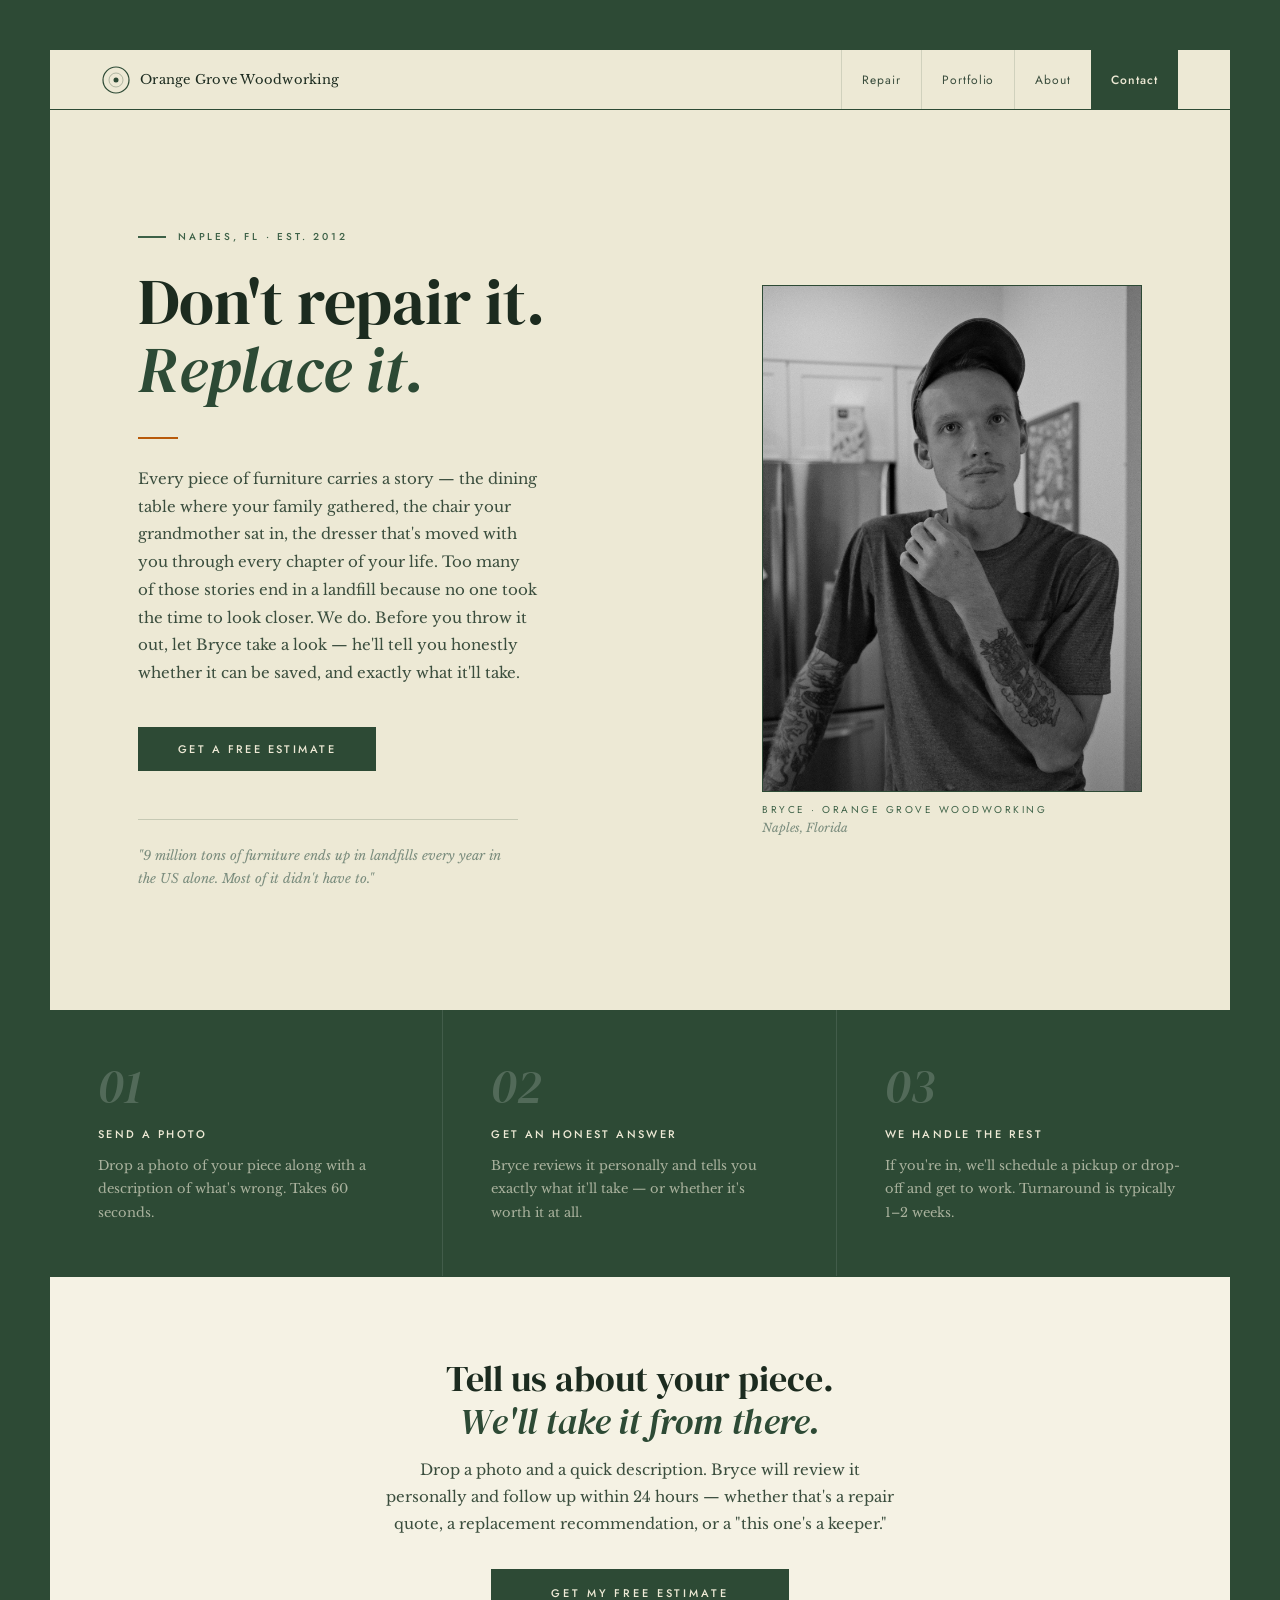
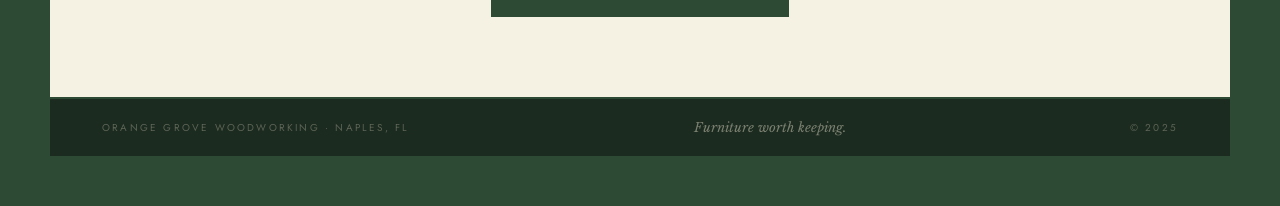
==== commit 50736f34: "Replace 'Get a Quote' link with 'Contact'" ====
--- a/index.html
+++ b/index.html
@@ -25,7 +25,7 @@
     <li><a href="#">Repair</a></li>
     <li><a href="#">Portfolio</a></li>
     <li><a href="#">About</a></li>
-    <li><a href="#" class="nav-cta">Get a Quote</a></li>
+    <li><a href="#" class="nav-cta">Contact</a></li>
   </ul>
 </nav>
 
--- a/styles.css
+++ b/styles.css
@@ -0,0 +1,655 @@
+*, *::before, *::after { box-sizing: border-box; margin: 0; padding: 0; }
+
+:root {
+  --cream:      #EDE9D5;
+  --cream-dark: #E2DCC4;
+  --cream-lt:   #F5F2E4;
+  --green:      #2D4A35;
+  --green-mid:  #3D6147;
+  --green-lt:   #6B8F72;
+  --orange:     #B85A0A;
+  --orange-lt:  #D4844A;
+  --ink:        #1C2B1F;
+  --ink-mid:    #3A4D3D;
+  --ink-lt:     #7A8C7D;
+}
+
+html, body {
+  background: var(--green);
+  font-family: 'Jost', sans-serif;
+  color: var(--ink);
+  overflow-x: hidden;
+}
+
+#site-frame {
+  background: var(--cream);
+  border: 50px solid var(--green);
+  min-height: 100vh;
+  position: relative;
+  overflow: hidden;
+}
+
+
+
+/* ─── NAV ─── */
+nav {
+  position: sticky; top: 0; left: 0; right: 0; z-index: 50;
+  display: flex; align-items: center; justify-content: space-between;
+  padding: 0 52px;
+  background: var(--cream);
+  border-bottom: 1.5px solid var(--green);
+  height: 60px;
+}
+
+.nav-logo {
+  display: flex; align-items: center; gap: 10px;
+  text-decoration: none;
+}
+
+.logo-mark {
+  width: 28px; height: 28px;
+}
+
+.logo-name {
+  font-family: 'Libre Baskerville', serif;
+  font-size: 13px; font-weight: 400;
+  color: var(--ink); letter-spacing: 0.02em;
+}
+
+.nav-links {
+  list-style: none; display: flex; align-items: stretch; height: 100%;
+}
+
+.nav-links li { display: flex; align-items: center; }
+
+.nav-links a {
+  font-family: 'Jost', sans-serif;
+  font-size: 12px; font-weight: 400;
+  letter-spacing: 0.08em;
+  text-decoration: none; color: var(--ink-mid);
+  padding: 0 20px; height: 100%;
+  display: flex; align-items: center;
+  border-left: 1px solid rgba(45,74,53,0.15);
+  transition: background 0.18s, color 0.18s;
+}
+
+.nav-links a:hover { background: var(--cream-dark); color: var(--green); }
+
+.nav-links .nav-cta {
+  background: var(--green);
+  color: var(--cream) !important;
+  border-left: none;
+  font-weight: 500;
+}
+.nav-links .nav-cta:hover { background: var(--ink) !important; }
+
+/* ─── HERO ─── */
+.hero {
+  min-height: 100vh;
+  display: flex;
+  align-items: center;
+  justify-content: center;
+  background: var(--cream);
+}
+
+.hero-inner {
+  display: grid;
+  grid-template-columns: 1fr 380px;
+  gap: 72px;
+  align-items: center;
+  max-width: 1100px;
+  width: 100%;
+  padding: 80px 48px;
+}
+
+/* LEFT */
+.hero-left {
+  display: flex; flex-direction: column; justify-content: center;
+  opacity: 0;
+  animation: fadeUp 0.8s ease forwards 0.15s;
+}
+
+.eyebrow {
+  display: flex; align-items: center; gap: 12px;
+  font-family: 'Jost', sans-serif;
+  font-size: 10px; font-weight: 500;
+  letter-spacing: 0.28em; text-transform: uppercase;
+  color: var(--green-mid); margin-bottom: 24px;
+}
+.eyebrow::before {
+  content: ''; width: 28px; height: 1.5px;
+  background: var(--green-mid); flex-shrink: 0;
+}
+
+.hero-h1 {
+  font-family: 'DM Serif Display', serif;
+  font-weight: 400;
+  font-size: clamp(46px, 5vw, 76px);
+  line-height: 1.05; color: var(--ink);
+  margin-bottom: 8px;
+}
+
+.hero-h1 em {
+  display: block; font-style: italic; color: var(--green);
+}
+
+.hero-rule {
+  width: 40px; height: 2px;
+  background: var(--orange);
+  margin: 26px 0;
+}
+
+.hero-body {
+  font-family: 'Libre Baskerville', serif;
+  font-weight: 400; font-size: 15px; line-height: 1.85;
+  color: var(--ink-mid); max-width: 400px;
+  margin-bottom: 40px;
+}
+
+.hero-cta {
+  display: inline-block;
+  background: var(--green); color: var(--cream);
+  border: none; padding: 14px 40px;
+  font-family: 'Jost', sans-serif;
+  font-size: 11px; font-weight: 500;
+  letter-spacing: 0.22em; text-transform: uppercase;
+  cursor: pointer; transition: background 0.22s;
+  align-self: flex-start;
+}
+.hero-cta:hover { background: var(--ink); }
+
+.manifesto {
+  margin-top: 48px; padding-top: 24px;
+  border-top: 1px solid rgba(45,74,53,0.2);
+  font-family: 'Libre Baskerville', serif;
+  font-style: italic; font-weight: 400;
+  font-size: 13px; line-height: 1.8;
+  color: var(--ink-lt);
+  max-width: 380px;
+}
+
+/* RIGHT — BRYCE PHOTO */
+.hero-right {
+  display: flex; align-items: center; justify-content: center;
+  opacity: 0;
+  animation: fadeIn 1s ease forwards 0.3s;
+}
+
+.photo-card { width: 100%; position: relative; }
+
+.photo-placeholder {
+  width: 100%; aspect-ratio: 3 / 4;
+  background: var(--cream-dark);
+  border: 1.5px solid var(--green);
+  display: flex; flex-direction: column;
+  align-items: center; justify-content: center;
+  position: relative; overflow: hidden;
+}
+
+.photo-upload-zone {
+  position: absolute; inset: 0;
+  display: flex; flex-direction: column;
+  align-items: center; justify-content: center;
+  gap: 14px; cursor: pointer;
+  border: 2px dashed rgba(45,74,53,0.25);
+  transition: border-color 0.2s, background 0.2s;
+}
+
+.photo-upload-zone:hover {
+  border-color: var(--green);
+  background: rgba(45,74,53,0.04);
+}
+
+.photo-upload-zone svg {
+  width: 34px; height: 34px;
+  stroke: var(--green-lt); fill: none;
+  stroke-width: 1.3; stroke-linecap: round; stroke-linejoin: round;
+}
+
+.photo-upload-zone p {
+  font-family: 'Jost', sans-serif;
+  font-size: 10px; letter-spacing: 0.3em; text-transform: uppercase;
+  color: var(--green-mid); font-weight: 500;
+}
+
+.photo-upload-zone span {
+  font-family: 'Libre Baskerville', serif;
+  font-style: italic; font-size: 12px;
+  color: var(--ink-lt);
+}
+
+#hero-photo-input { display: none; }
+
+.hero-photo-img {
+  position: absolute; inset: 0;
+  width: 100%; height: 100%;
+  object-fit: cover; display: none;
+}
+
+.photo-caption { padding: 10px 0 0; display: none; }
+
+.photo-caption p {
+  font-family: 'Jost', sans-serif;
+  font-size: 10px; letter-spacing: 0.25em; text-transform: uppercase;
+  color: var(--green-mid);
+}
+
+.photo-caption span {
+  font-family: 'Libre Baskerville', serif;
+  font-style: italic; font-size: 12px;
+  color: var(--ink-lt); display: block; margin-top: 3px;
+}
+
+/* ─── HOW IT WORKS ─── */
+.how {
+  background: var(--green);
+  display: grid; grid-template-columns: repeat(3,1fr);
+  opacity: 0;
+  animation: fadeUp 0.8s ease forwards 0.4s;
+}
+
+.how-step {
+  padding: 52px 48px;
+  border-right: 1px solid rgba(255,255,255,0.1);
+}
+.how-step:last-child { border-right: none; }
+
+.step-num {
+  font-family: 'DM Serif Display', serif;
+  font-size: 48px; font-style: italic;
+  color: rgba(255,255,255,0.18);
+  line-height: 1; margin-bottom: 16px;
+}
+
+.step-title {
+  font-family: 'Jost', sans-serif;
+  font-size: 11px; font-weight: 500;
+  letter-spacing: 0.22em; text-transform: uppercase;
+  color: var(--cream); margin-bottom: 12px;
+}
+
+.step-body {
+  font-family: 'Libre Baskerville', serif;
+  font-size: 13px; line-height: 1.8;
+  color: rgba(237,233,213,0.65);
+}
+
+/* ─── CTA BAND ─── */
+.cta-band {
+  background: var(--cream-lt);
+  border-top: 1.5px solid var(--green);
+  border-bottom: 1.5px solid var(--green);
+  padding: 80px 60px;
+  display: flex; flex-direction: column;
+  align-items: center; text-align: center; gap: 32px;
+  opacity: 0;
+  animation: fadeUp 0.8s ease forwards 0.5s;
+}
+
+.cta-band-text h2 {
+  font-family: 'DM Serif Display', serif;
+  font-weight: 400; font-size: 36px; line-height: 1.2;
+  color: var(--ink);
+}
+
+.cta-band-text h2 em { font-style: italic; color: var(--green); }
+
+.cta-band-text p {
+  font-family: 'Libre Baskerville', serif;
+  font-size: 15px; line-height: 1.8;
+  color: var(--ink-mid); max-width: 520px;
+  margin: 12px auto 0;
+}
+
+.btn-get-estimate {
+  background: var(--green); color: var(--cream); border: none;
+  padding: 16px 60px;
+  font-family: 'Jost', sans-serif;
+  font-size: 11px; font-weight: 500;
+  letter-spacing: 0.26em; text-transform: uppercase;
+  cursor: pointer; transition: background 0.22s;
+}
+.btn-get-estimate:hover { background: var(--ink); }
+
+/* ─── FOOTER ─── */
+footer {
+  background: var(--ink);
+  padding: 20px 52px;
+  display: flex; justify-content: space-between; align-items: center;
+  border-top: 1.5px solid var(--green);
+}
+
+footer p {
+  font-family: 'Jost', sans-serif;
+  font-size: 10px; font-weight: 400;
+  letter-spacing: 0.22em; text-transform: uppercase;
+  color: rgba(237,233,213,0.3);
+}
+
+footer .ft {
+  font-family: 'Libre Baskerville', serif;
+  font-style: italic; font-size: 13px; font-weight: 400;
+  letter-spacing: 0; text-transform: none;
+  color: rgba(237,233,213,0.45);
+}
+
+/* ─── MODAL ─── */
+.overlay {
+  display: none; position: fixed; inset: 0; z-index: 200;
+  background: rgba(28,43,31,0.6);
+  align-items: center; justify-content: center;
+  backdrop-filter: blur(4px);
+}
+.overlay.open { display: flex; }
+
+.modal {
+  background: var(--cream-lt);
+  width: 90%; max-width: 520px;
+  padding: 52px 48px;
+  position: relative;
+  border: 1.5px solid var(--green);
+  animation: popIn 0.3s ease;
+}
+
+.modal-close {
+  position: absolute; top: 18px; right: 22px;
+  background: none; border: none; cursor: pointer;
+  font-family: 'Jost', sans-serif;
+  font-size: 10px; letter-spacing: 0.25em; text-transform: uppercase;
+  color: var(--ink-lt); transition: color 0.2s;
+}
+.modal-close:hover { color: var(--green); }
+
+.modal-eyebrow {
+  font-family: 'Jost', sans-serif;
+  font-size: 9px; font-weight: 500;
+  letter-spacing: 0.4em; text-transform: uppercase;
+  color: var(--green-mid); margin-bottom: 10px;
+}
+
+.modal-title {
+  font-family: 'DM Serif Display', serif;
+  font-size: 30px; font-weight: 400; color: var(--ink);
+  margin-bottom: 4px;
+}
+
+.modal-sub {
+  font-family: 'Libre Baskerville', serif;
+  font-style: italic; font-size: 14px;
+  color: var(--ink-mid); margin-bottom: 24px;
+}
+
+/* DROP ZONE */
+.drop-zone {
+  border: 1.5px dashed rgba(45,74,53,0.35);
+  background: var(--cream-dark);
+  padding: 40px 20px;
+  text-align: center; cursor: pointer;
+  transition: all 0.2s; position: relative; overflow: hidden;
+  margin-bottom: 16px;
+}
+
+.drop-zone:hover, .drop-zone.drag {
+  border-color: var(--green); background: var(--cream);
+}
+
+.drop-zone.filled { padding: 0; border-style: solid; border-color: var(--green); }
+
+.dz-icon svg {
+  width: 36px; height: 36px; stroke: var(--green-lt); fill: none;
+  stroke-width: 1.3; stroke-linecap: round; stroke-linejoin: round;
+  margin-bottom: 12px;
+}
+
+.dz-main {
+  font-family: 'DM Serif Display', serif;
+  font-size: 17px; color: var(--ink); margin-bottom: 5px;
+}
+
+.dz-hint {
+  font-family: 'Jost', sans-serif;
+  font-size: 9px; letter-spacing: 0.24em; text-transform: uppercase;
+  color: var(--ink-lt);
+}
+
+#modal-file-input { display: none; }
+
+.dz-preview {
+  width: 100%; display: block;
+  max-height: 220px; object-fit: cover;
+}
+
+.dz-swap {
+  display: none; position: absolute; bottom: 0; left: 0; right: 0;
+  background: rgba(45,74,53,0.88); color: var(--cream);
+  padding: 10px; font-family: 'Jost', sans-serif;
+  font-size: 9px; letter-spacing: 0.3em;
+  text-transform: uppercase; cursor: pointer; text-align: center;
+}
+.drop-zone.filled:hover .dz-swap { display: block; }
+
+.desc-wrap { margin-bottom: 14px; }
+.desc-wrap label, .field label {
+  display: block;
+  font-family: 'Jost', sans-serif;
+  font-size: 9px; font-weight: 500;
+  letter-spacing: 0.32em; text-transform: uppercase;
+  color: var(--green-mid); margin-bottom: 6px;
+}
+
+.desc-wrap textarea {
+  width: 100%; height: 80px;
+  background: var(--cream-dark);
+  border: 1px solid rgba(45,74,53,0.2);
+  border-bottom-color: var(--green-mid);
+  padding: 10px 12px; resize: none; outline: none;
+  font-family: 'Libre Baskerville', serif;
+  font-size: 13px; color: var(--ink); line-height: 1.65;
+  transition: border-color 0.2s;
+}
+.desc-wrap textarea:focus { border-color: var(--green); background: var(--cream-lt); }
+.desc-wrap textarea::placeholder { color: var(--ink-lt); opacity: 0.55; }
+
+.contact-row {
+  display: grid; grid-template-columns: 1fr 1fr; gap: 12px;
+  margin-bottom: 20px;
+}
+
+.field input {
+  width: 100%;
+  background: var(--cream-dark);
+  border: 1px solid rgba(45,74,53,0.2);
+  border-bottom-color: var(--green-mid);
+  padding: 10px 12px; outline: none;
+  font-family: 'Libre Baskerville', serif;
+  font-size: 13px; color: var(--ink);
+  transition: border-color 0.2s;
+}
+.field input:focus { border-color: var(--green); background: var(--cream-lt); }
+.field input::placeholder { color: var(--ink-lt); opacity: 0.55; }
+
+.modal-submit-row { display: flex; align-items: center; gap: 16px; }
+
+.btn-modal-submit {
+  flex: 1; background: var(--green); color: var(--cream); border: none;
+  padding: 14px;
+  font-family: 'Jost', sans-serif;
+  font-size: 11px; font-weight: 500;
+  letter-spacing: 0.26em; text-transform: uppercase;
+  cursor: pointer; transition: background 0.2s;
+}
+.btn-modal-submit:hover { background: var(--ink); }
+
+.modal-reassure {
+  font-family: 'Libre Baskerville', serif;
+  font-style: italic; font-size: 12px;
+  color: var(--ink-lt); max-width: 100px; line-height: 1.5;
+}
+
+/* SUCCESS */
+.modal-success {
+  display: none; text-align: center; padding: 16px 0 8px;
+}
+
+.success-ring { width: 52px; height: 52px; margin: 0 auto 22px; }
+
+.modal-success h3 {
+  font-family: 'DM Serif Display', serif;
+  font-size: 26px; color: var(--ink); margin-bottom: 10px;
+}
+.modal-success h3 em { font-style: italic; color: var(--green); }
+
+.modal-success p {
+  font-family: 'Libre Baskerville', serif;
+  font-size: 14px; line-height: 1.75;
+  color: var(--ink-mid); margin-bottom: 28px;
+}
+
+.btn-done {
+  background: none;
+  border: 1.5px solid rgba(45,74,53,0.3);
+  padding: 11px 32px;
+  font-family: 'Jost', sans-serif;
+  font-size: 10px; font-weight: 500;
+  letter-spacing: 0.25em; text-transform: uppercase;
+  color: var(--ink-mid); cursor: pointer;
+  transition: border-color 0.2s, color 0.2s;
+}
+.btn-done:hover { border-color: var(--green); color: var(--green); }
+
+/* ─── ANIMATIONS ─── */
+@keyframes fadeUp {
+  from { opacity: 0; transform: translateY(18px); }
+  to   { opacity: 1; transform: translateY(0); }
+}
+@keyframes fadeIn {
+  from { opacity: 0; } to { opacity: 1; }
+}
+@keyframes popIn {
+  from { opacity: 0; transform: scale(0.96) translateY(10px); }
+  to   { opacity: 1; transform: scale(1) translateY(0); }
+}
+
+/* ─── MOBILE ─── */
+@media (max-width: 768px) {
+
+  #site-frame {
+    border: 16px solid var(--green);
+  }
+
+  /* NAV */
+  nav {
+    padding: 0 20px;
+    height: 52px;
+  }
+
+  .logo-name { font-size: 11px; }
+
+  .nav-links {
+    gap: 0;
+  }
+
+  .nav-links li:not(:last-child) { display: none; }
+
+  .nav-links a {
+    font-size: 10px;
+    padding: 0 16px;
+  }
+
+  /* HERO */
+  .hero {
+    min-height: auto;
+    padding: 20px 0;
+  }
+
+  .hero-inner {
+    grid-template-columns: 1fr;
+    gap: 32px;
+    padding: 40px 28px;
+  }
+
+  .hero-h1 {
+    font-size: 42px;
+  }
+
+  .hero-body {
+    font-size: 14px;
+    max-width: 100%;
+  }
+
+  .hero-right {
+    order: -1;
+  }
+
+  .photo-card {
+    max-width: 260px;
+    margin: 0 auto;
+  }
+
+  .manifesto {
+    font-size: 12px;
+    margin-top: 32px;
+  }
+
+  /* HOW IT WORKS */
+  .how {
+    grid-template-columns: 1fr;
+  }
+
+  .how-step {
+    padding: 36px 28px;
+    border-right: none;
+    border-bottom: 1px solid rgba(255,255,255,0.1);
+  }
+
+  .how-step:last-child { border-bottom: none; }
+
+  /* CTA BAND */
+  .cta-band {
+    padding: 52px 28px;
+  }
+
+  .cta-band-text h2 {
+    font-size: 26px;
+  }
+
+  .cta-band-text p {
+    font-size: 14px;
+  }
+
+  .btn-get-estimate {
+    padding: 16px 36px;
+    width: 100%;
+  }
+
+  /* FOOTER */
+  footer {
+    flex-direction: column;
+    gap: 8px;
+    text-align: center;
+    padding: 20px 28px;
+  }
+
+  /* MODAL */
+  .modal {
+    padding: 36px 24px;
+    max-height: 90vh;
+    overflow-y: auto;
+  }
+
+  .modal-title { font-size: 24px; }
+
+  .contact-row {
+    grid-template-columns: 1fr;
+  }
+
+  .modal-submit-row {
+    flex-direction: column;
+    align-items: stretch;
+  }
+
+  .modal-reassure {
+    text-align: center;
+    max-width: 100%;
+  }
+}
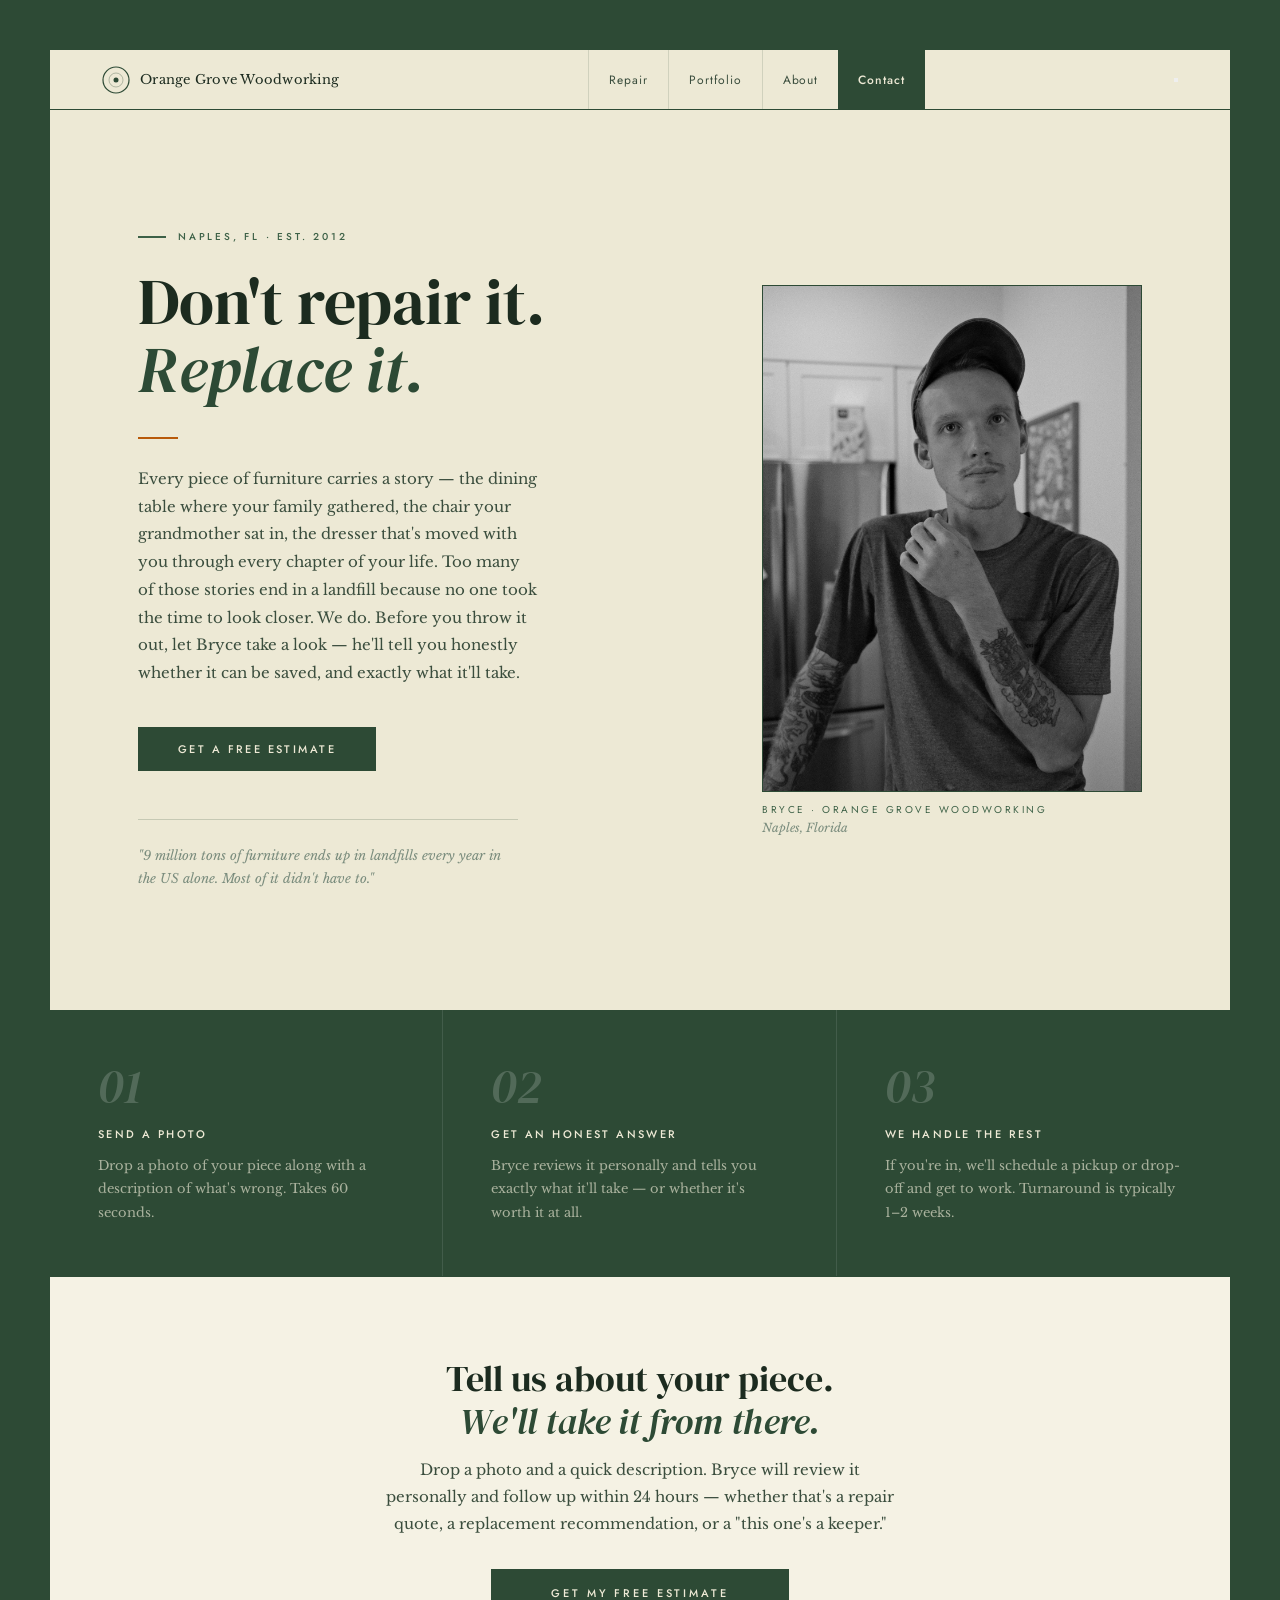
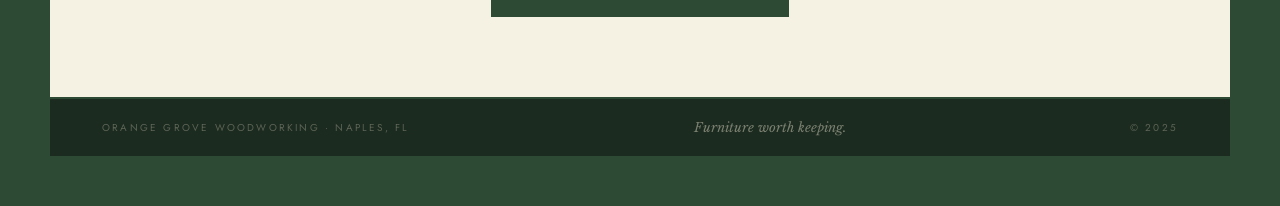
==== commit 3f57f520: "Add hamburger button to navigation menu" ====
--- a/index.html
+++ b/index.html
@@ -21,12 +21,17 @@
     </svg>
     <span class="logo-name">Orange Grove Woodworking</span>
   </a>
-  <ul class="nav-links">
+  <ul class="nav-links" id="navLinks">
     <li><a href="#">Repair</a></li>
     <li><a href="#">Portfolio</a></li>
     <li><a href="#">About</a></li>
     <li><a href="#" class="nav-cta">Contact</a></li>
   </ul>
+  <button class="hamburger" id="hamburger" aria-label="Menu">
+    <span></span>
+    <span></span>
+    <span></span>
+  </button>
 </nav>
 
 <!-- HERO -->
--- a/styles.css
+++ b/styles.css
@@ -578,7 +578,7 @@
   }
 
   .hero-right {
-    order: -1;
+    order: 1;
   }
 
   .photo-card {
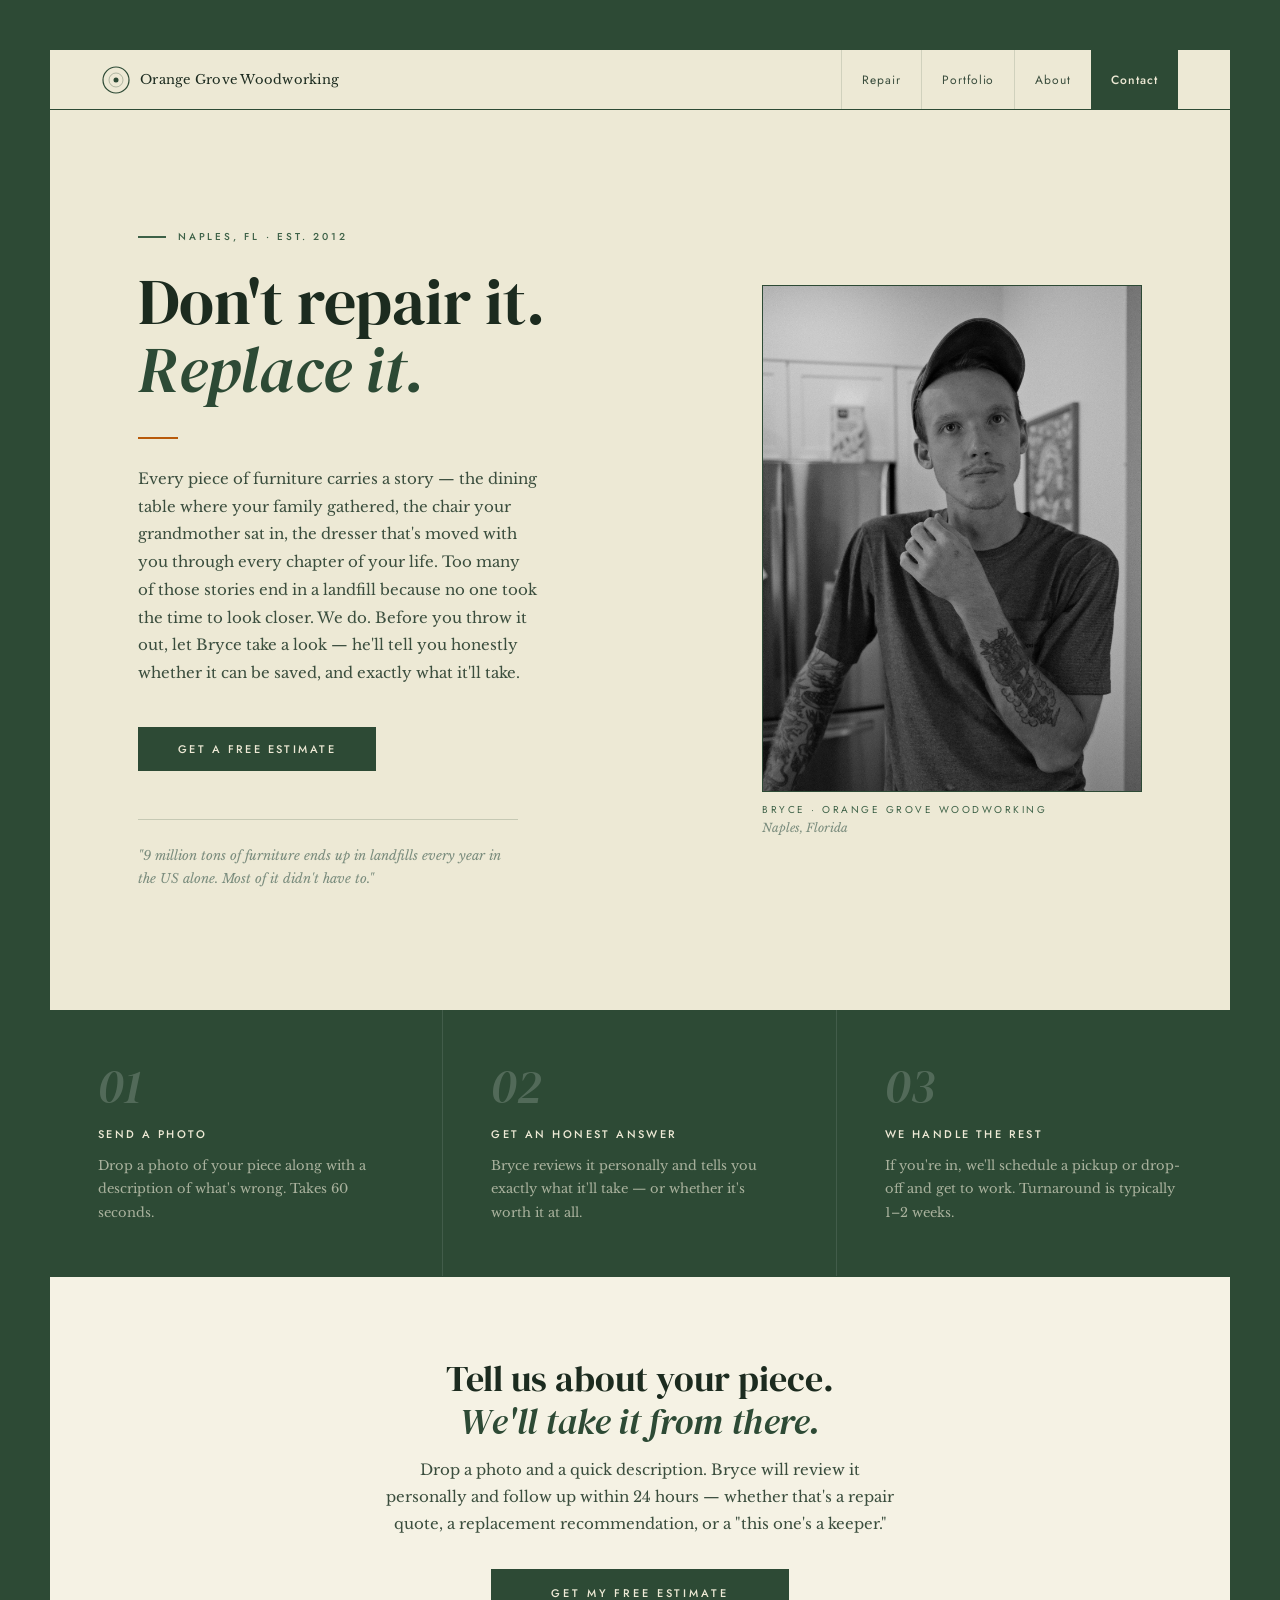
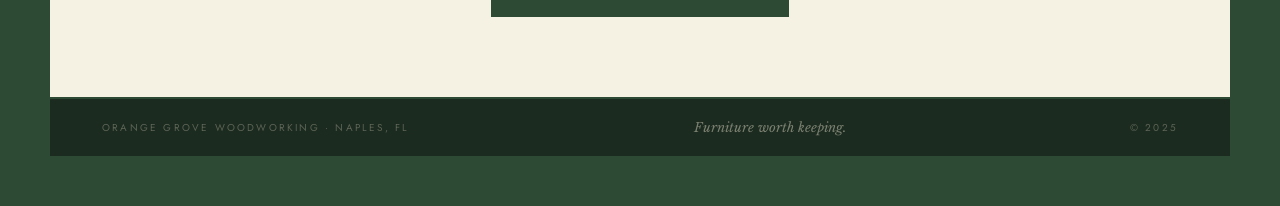
==== commit 3a808922: "Update Contact link to point to contact.html" ====
--- a/index.html
+++ b/index.html
@@ -25,7 +25,7 @@
     <li><a href="#">Repair</a></li>
     <li><a href="#">Portfolio</a></li>
     <li><a href="#">About</a></li>
-    <li><a href="#" class="nav-cta">Contact</a></li>
+    <li><a href="contact.html" class="nav-cta">Contact</a></li>
   </ul>
   <button class="hamburger" id="hamburger" aria-label="Menu">
     <span></span>
--- a/styles.css
+++ b/styles.css
@@ -531,6 +531,32 @@
 }
 
 /* ─── MOBILE ─── */
+/* ─── HAMBURGER ─── */
+.hamburger {
+  display: none;
+  flex-direction: column;
+  justify-content: center;
+  gap: 5px;
+  background: none;
+  border: none;
+  cursor: pointer;
+  padding: 4px;
+  z-index: 60;
+}
+
+.hamburger span {
+  display: block;
+  width: 22px;
+  height: 2px;
+  background: var(--ink);
+  transition: all 0.25s ease;
+  transform-origin: center;
+}
+
+.hamburger.open span:nth-child(1) { transform: translateY(7px) rotate(45deg); }
+.hamburger.open span:nth-child(2) { opacity: 0; }
+.hamburger.open span:nth-child(3) { transform: translateY(-7px) rotate(-45deg); }
+
 @media (max-width: 768px) {
 
   #site-frame {
@@ -541,19 +567,43 @@
   nav {
     padding: 0 20px;
     height: 52px;
+    position: relative;
   }
 
   .logo-name { font-size: 11px; }
 
+  .hamburger { display: flex; }
+
   .nav-links {
-    gap: 0;
-  }
-
-  .nav-links li:not(:last-child) { display: none; }
+    display: none;
+    flex-direction: column;
+    position: absolute;
+    top: 52px;
+    left: 0; right: 0;
+    background: var(--cream);
+    border-bottom: 1.5px solid var(--green);
+    z-index: 55;
+    height: auto;
+  }
+
+  .nav-links.open { display: flex; }
+
+  .nav-links li { display: flex; width: 100%; }
 
   .nav-links a {
-    font-size: 10px;
-    padding: 0 16px;
+    font-size: 12px;
+    padding: 16px 24px;
+    width: 100%;
+    border-left: none;
+    border-bottom: 1px solid rgba(45,74,53,0.1);
+    height: auto;
+  }
+
+  .nav-links .nav-cta {
+    margin: 12px 24px 16px;
+    width: calc(100% - 48px);
+    justify-content: center;
+    border-bottom: none;
   }
 
   /* HERO */
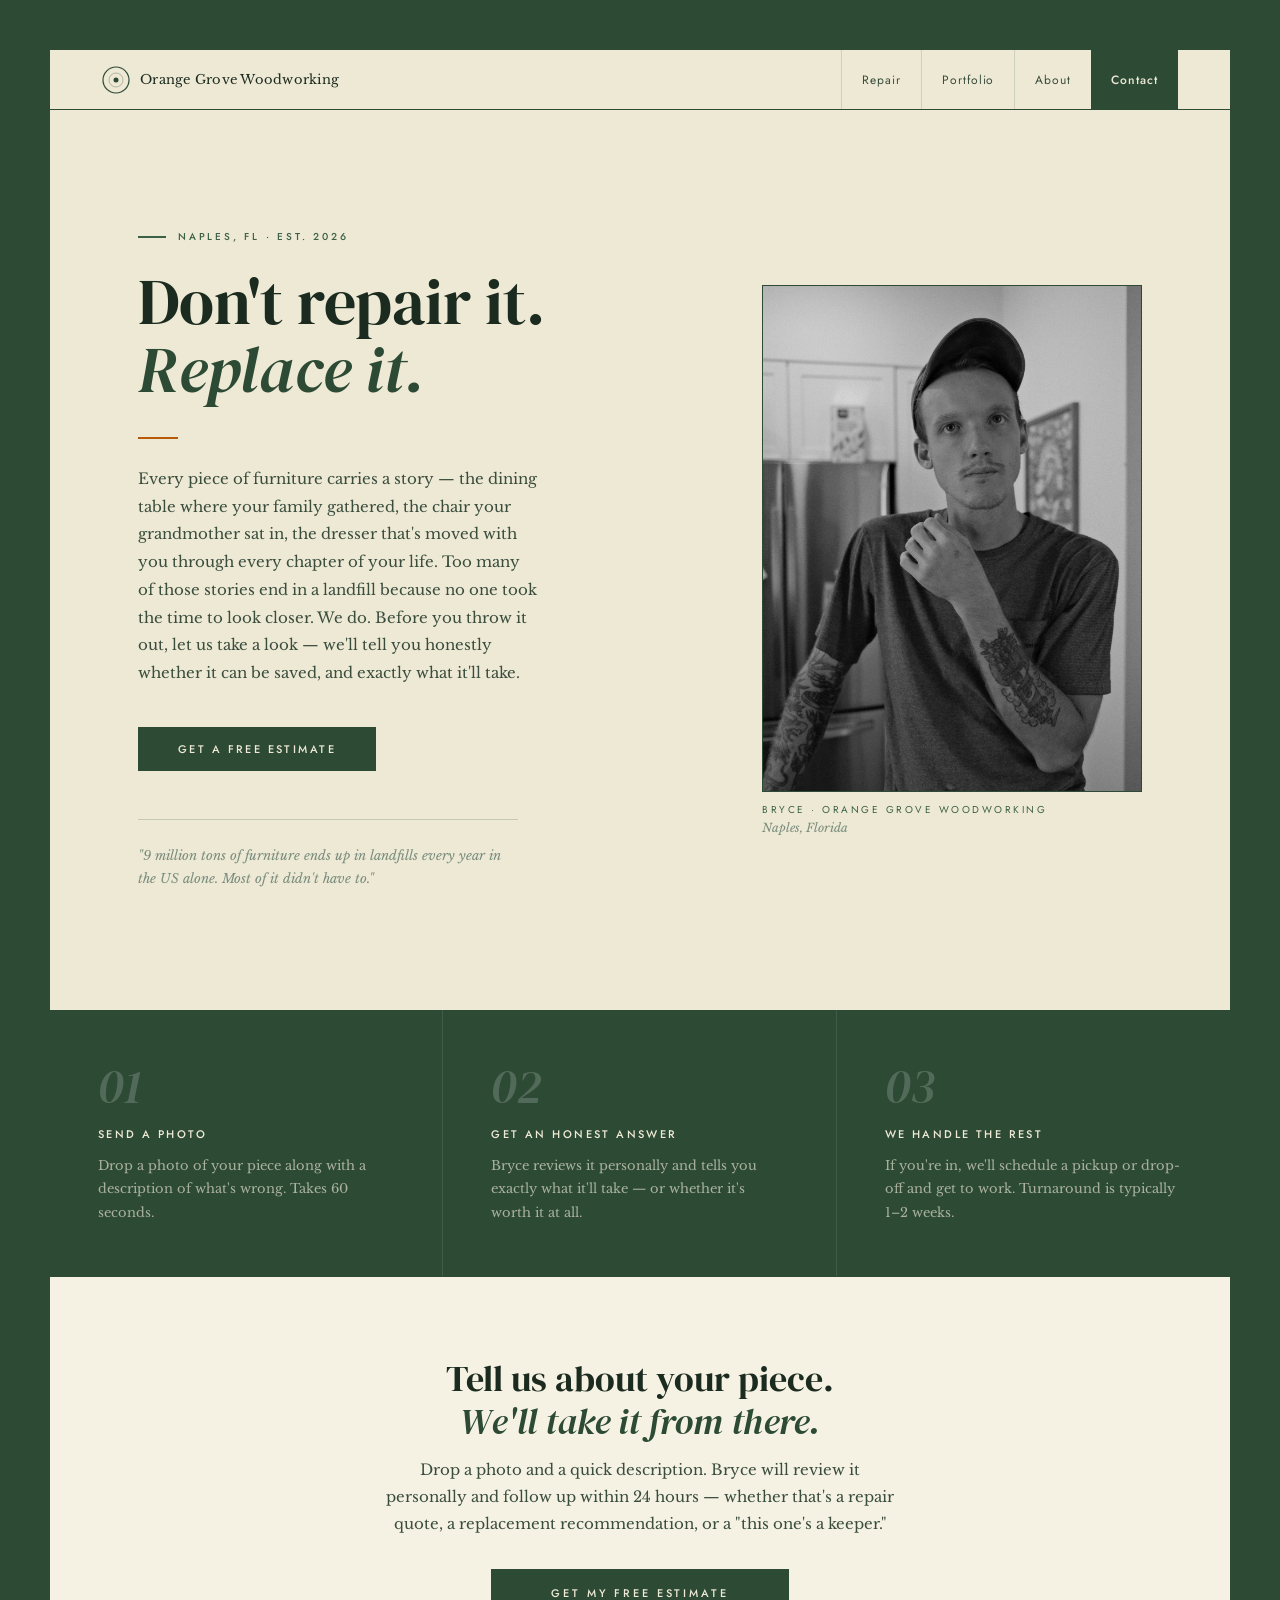
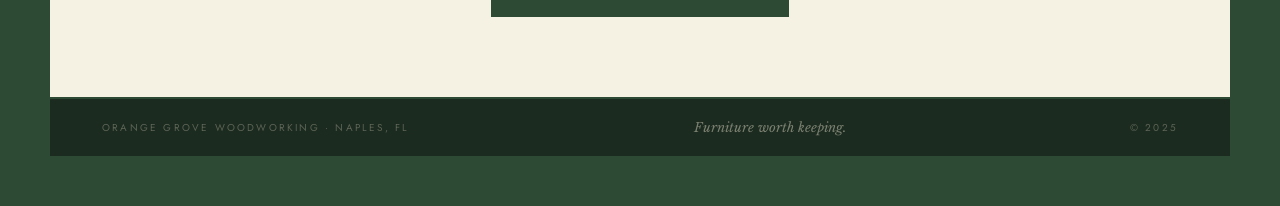
==== commit 47719955: "Update establishment year and text in hero section Updated the location establishment year and modif" ====
--- a/index.html
+++ b/index.html
@@ -40,7 +40,7 @@
 
   <!-- LEFT: COPY -->
   <div class="hero-left">
-    <p class="eyebrow">Naples, FL · Est. 2012</p>
+    <p class="eyebrow">Naples, FL · Est. 2026</p>
 
     <h1 class="hero-h1">
       Don't repair it.<br>
@@ -50,7 +50,7 @@
     <div class="hero-rule"></div>
 
     <p class="hero-body">
-      Every piece of furniture carries a story — the dining table where your family gathered, the chair your grandmother sat in, the dresser that's moved with you through every chapter of your life. Too many of those stories end in a landfill because no one took the time to look closer. We do. Before you throw it out, let Bryce take a look — he'll tell you honestly whether it can be saved, and exactly what it'll take.
+      Every piece of furniture carries a story — the dining table where your family gathered, the chair your grandmother sat in, the dresser that's moved with you through every chapter of your life. Too many of those stories end in a landfill because no one took the time to look closer. We do. Before you throw it out, let us take a look — we'll tell you honestly whether it can be saved, and exactly what it'll take.
     </p>
 
     <button class="hero-cta" id="heroCtaBtn">Get a Free Estimate</button>
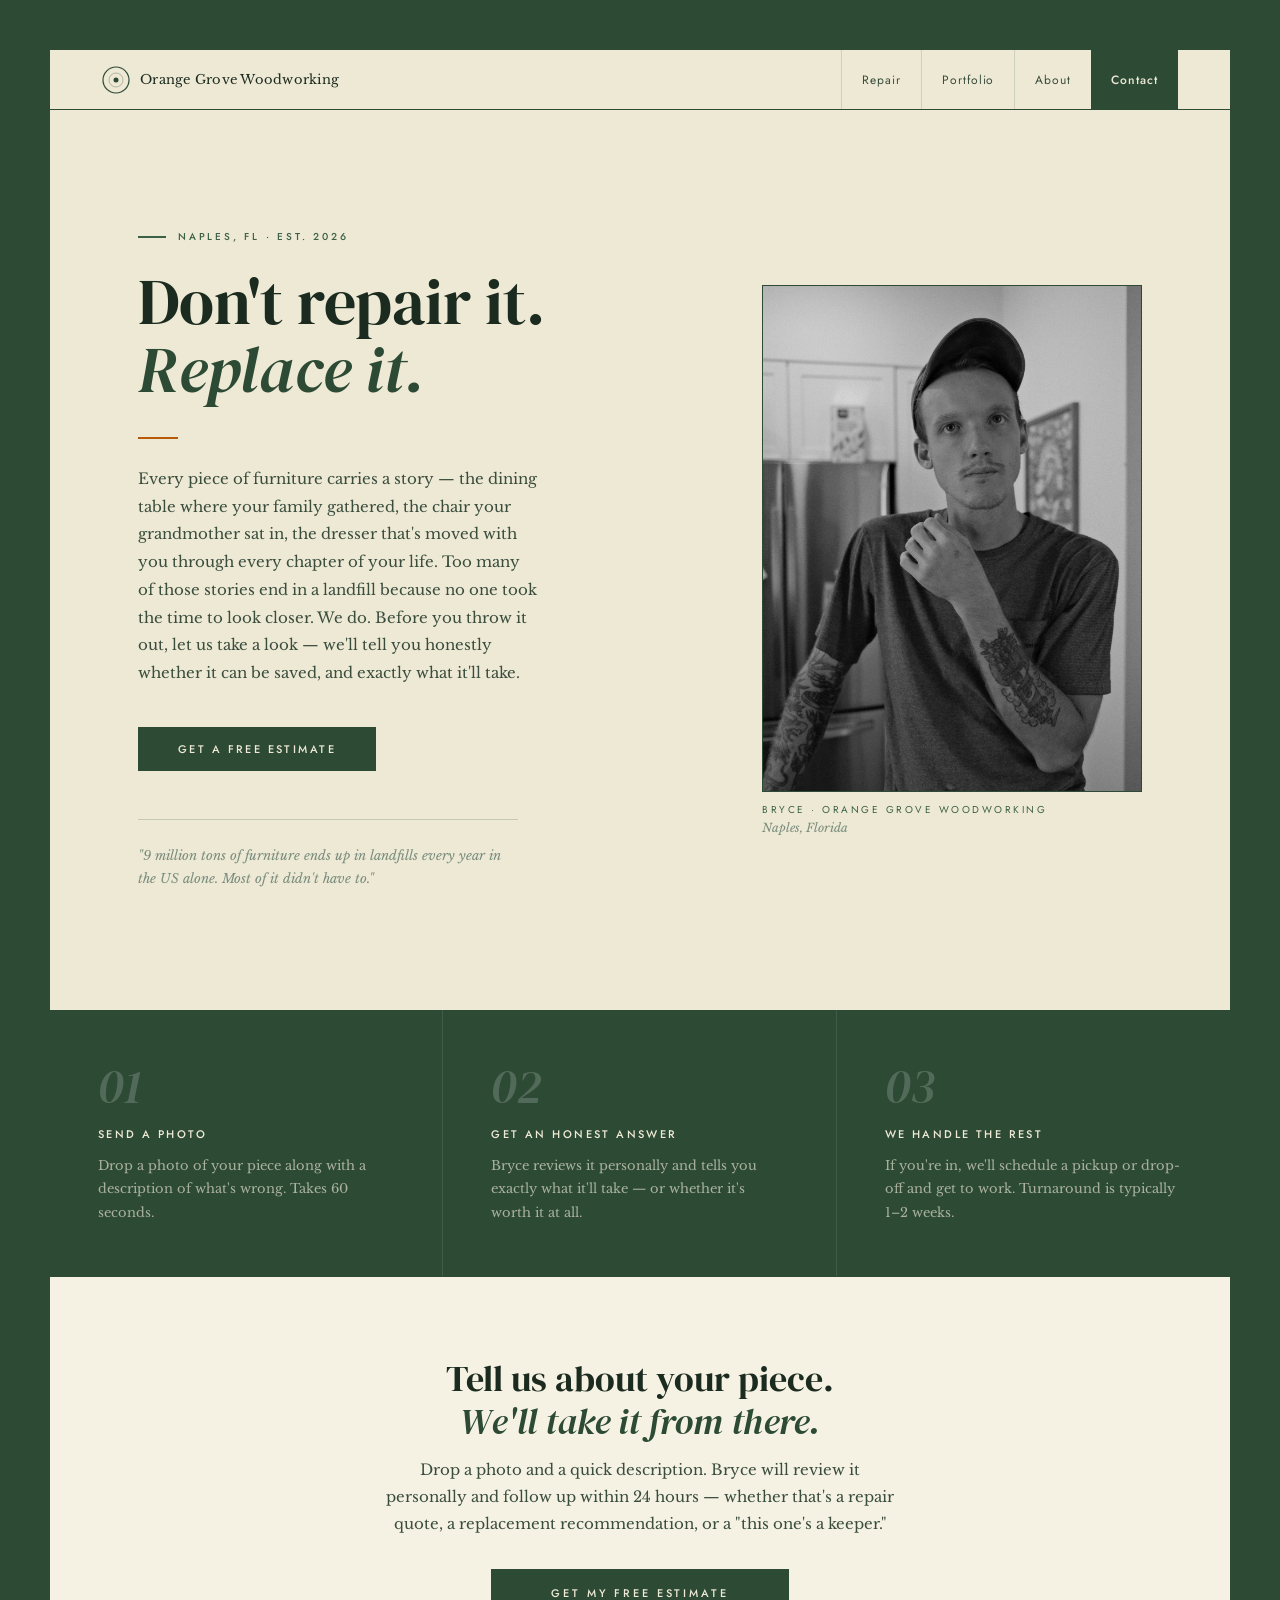
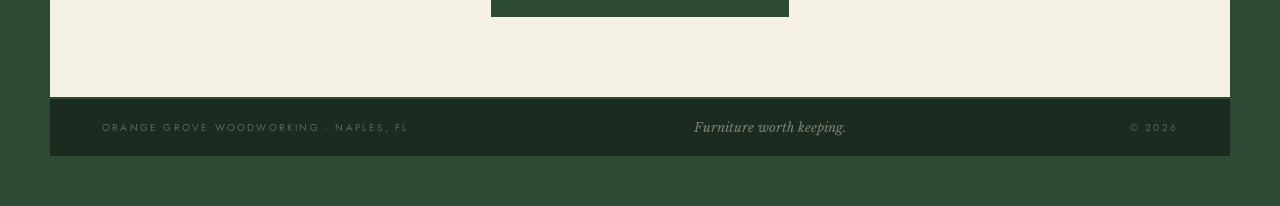
==== commit 50b88dd2: "Update footer copyright year to 2026" ====
--- a/index.html
+++ b/index.html
@@ -111,7 +111,7 @@
 <footer>
   <p>Orange Grove Woodworking · Naples, FL</p>
   <p class="ft">Furniture worth keeping.</p>
-  <p>© 2025</p>
+  <p>© 2026</p>
 </footer>
 
 <!-- POPUP -->
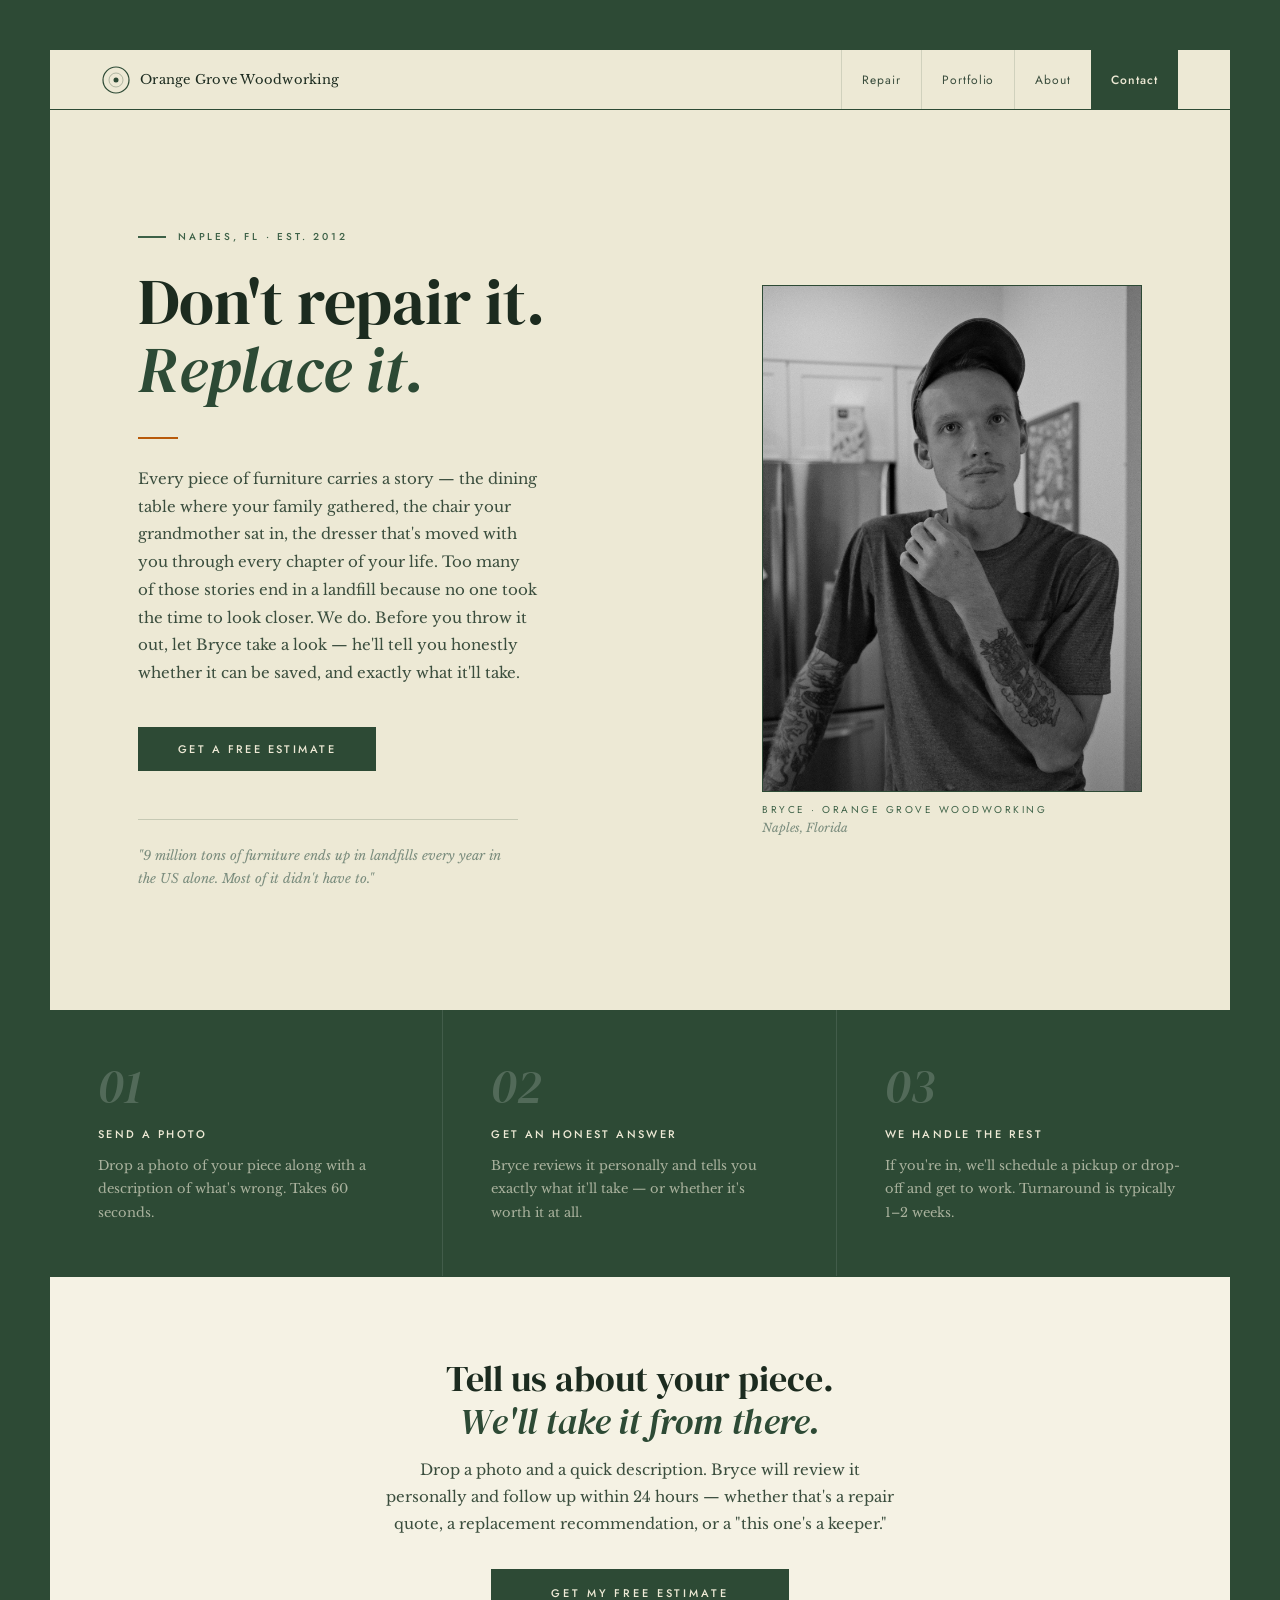
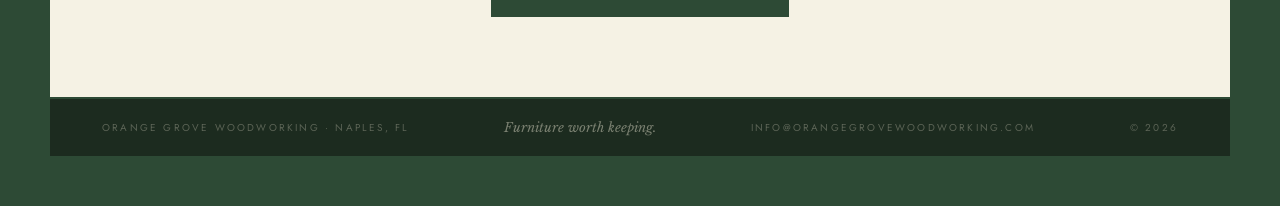
==== commit 19ab4a35: "Update establishment year and contact information" ====
--- a/index.html
+++ b/index.html
@@ -40,7 +40,7 @@
 
   <!-- LEFT: COPY -->
   <div class="hero-left">
-    <p class="eyebrow">Naples, FL · Est. 2026</p>
+    <p class="eyebrow">Naples, FL · Est. 2012</p>
 
     <h1 class="hero-h1">
       Don't repair it.<br>
@@ -50,7 +50,7 @@
     <div class="hero-rule"></div>
 
     <p class="hero-body">
-      Every piece of furniture carries a story — the dining table where your family gathered, the chair your grandmother sat in, the dresser that's moved with you through every chapter of your life. Too many of those stories end in a landfill because no one took the time to look closer. We do. Before you throw it out, let us take a look — we'll tell you honestly whether it can be saved, and exactly what it'll take.
+      Every piece of furniture carries a story — the dining table where your family gathered, the chair your grandmother sat in, the dresser that's moved with you through every chapter of your life. Too many of those stories end in a landfill because no one took the time to look closer. We do. Before you throw it out, let Bryce take a look — he'll tell you honestly whether it can be saved, and exactly what it'll take.
     </p>
 
     <button class="hero-cta" id="heroCtaBtn">Get a Free Estimate</button>
@@ -111,6 +111,7 @@
 <footer>
   <p>Orange Grove Woodworking · Naples, FL</p>
   <p class="ft">Furniture worth keeping.</p>
+  <p>info@orangegrovewoodworking.com</p>
   <p>© 2026</p>
 </footer>
 
